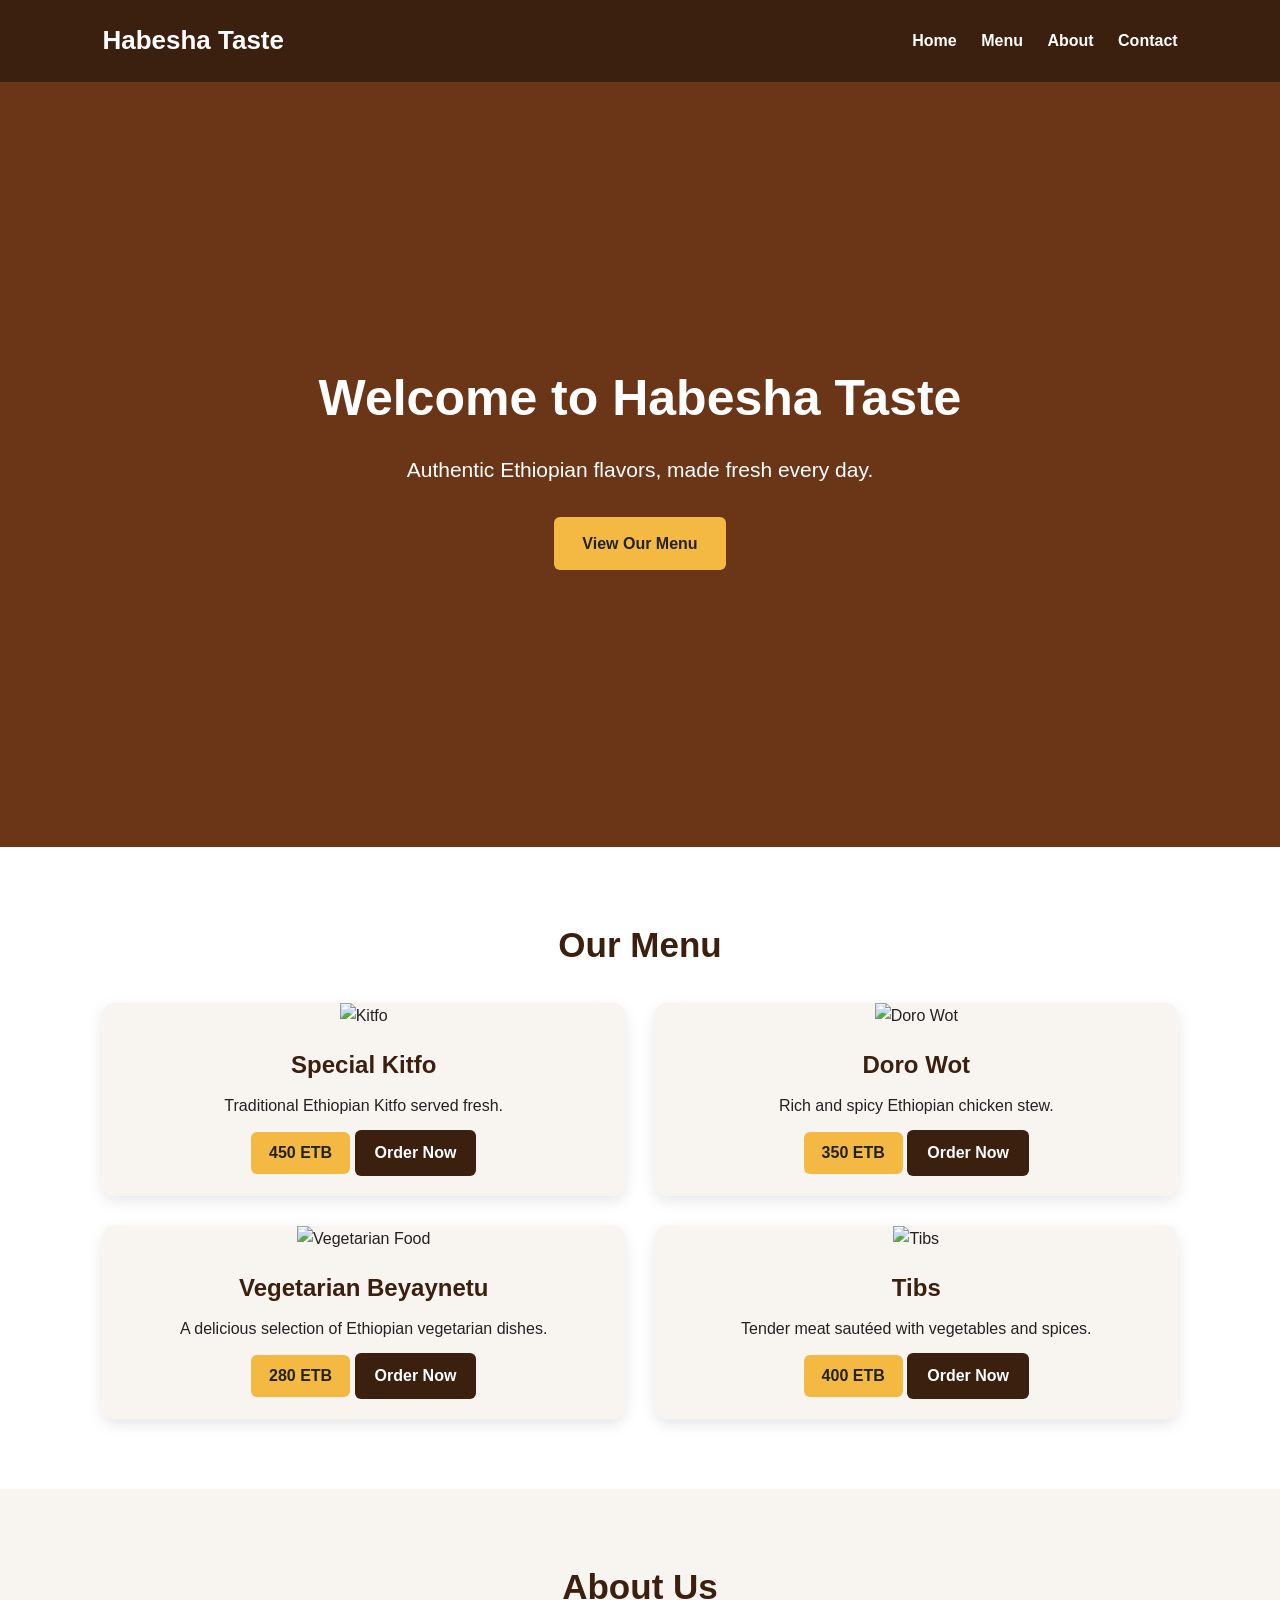
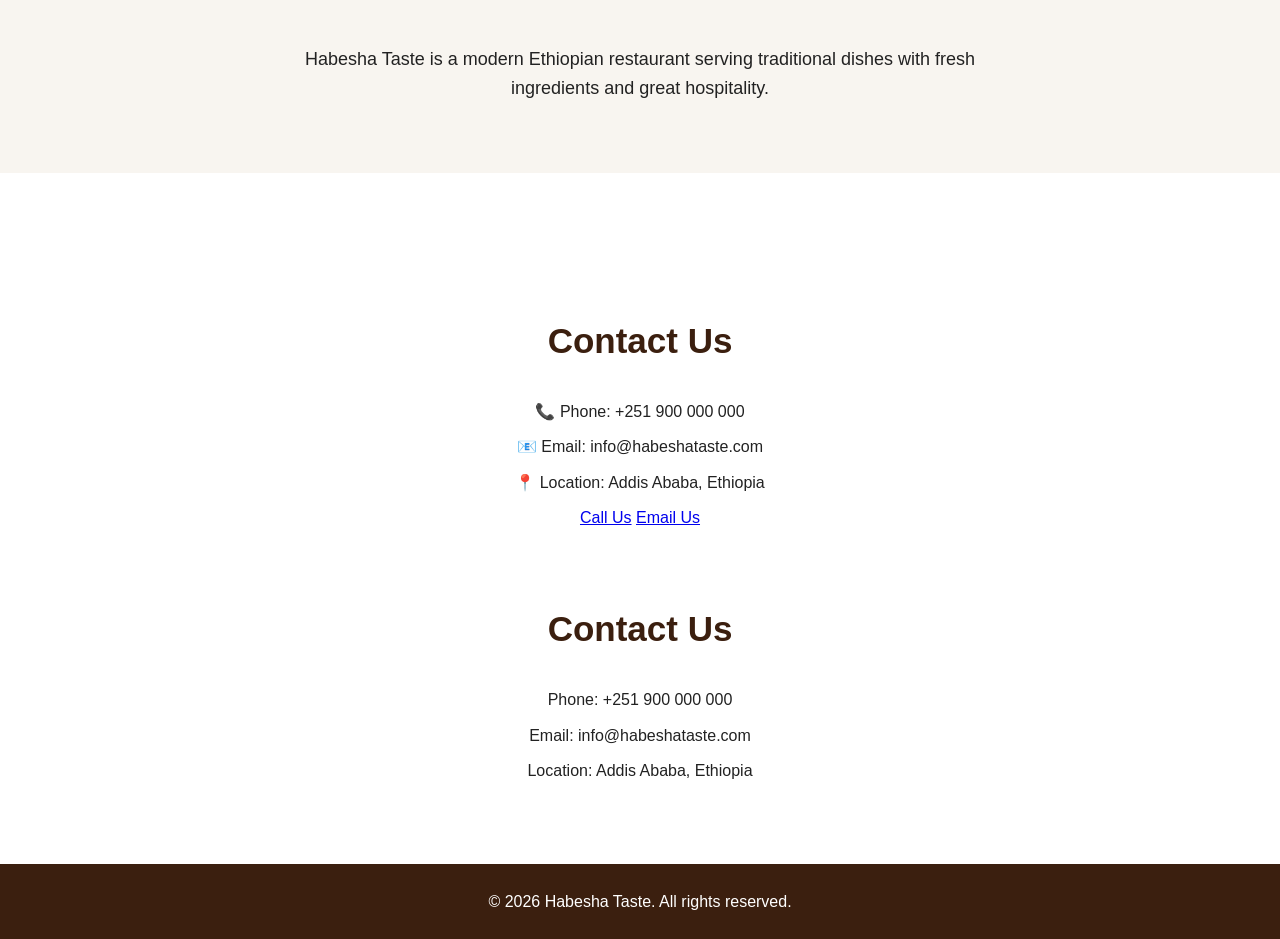
==== index.html @ 29b49428 "Update index.html" ====
<!DOCTYPE html>
<html lang="en">
<head>
    <meta charset="UTF-8">
    <meta name="viewport" content="width=device-width, initial-scale=1.0">

    <title>Habesha Taste | Restaurant</title>

    <link rel="stylesheet" href="style.css">
</head>

<body>

    <header>
        <h1>Habesha Taste</h1>

        <nav>
            <a href="#home">Home</a>
            <a href="#menu">Menu</a>
            <a href="#about">About</a>
            <a href="#contact">Contact</a>
        </nav>
    </header>

    <main>

        <section id="home">
            <h2>Welcome to Habesha Taste</h2>

            <p>
                Authentic Ethiopian flavors, made fresh every day.
            </p>

            <a href="#menu">View Our Menu</a>
        </section>

        <section id="menu">
    <h2>Our Menu</h2>

    <div class="menu-grid">

        <div class="menu-card">
            <img src="https://images.unsplash.com/photo-1547592180-85f173990554?auto=format&fit=crop&w=800&q=80" alt="Kitfo">

            <h3>Special Kitfo</h3>

            <p>Traditional Ethiopian Kitfo served fresh.</p>

            <span>450 ETB</span>
<a href="#contact" class="order-btn">Order Now</a>
        </div>


        <div class="menu-card">
            <img src="https://images.unsplash.com/photo-1601050690597-df0568f70950?auto=format&fit=crop&w=800&q=80" alt="Doro Wot">

            <h3>Doro Wot</h3>

            <p>Rich and spicy Ethiopian chicken stew.</p>

            <span>350 ETB</span>
<a href="#contact" class="order-btn">Order Now</a>
        </div>


        <div class="menu-card">
            <img src="https://images.unsplash.com/photo-1543353071-873f17a7a088?auto=format&fit=crop&w=800&q=80" alt="Vegetarian Food">

            <h3>Vegetarian Beyaynetu</h3>

            <p>A delicious selection of Ethiopian vegetarian dishes.</p>

            <span>280 ETB</span>
<a href="#contact" class="order-btn">Order Now</a>
        </div>


        <div class="menu-card">
            <img src="https://images.unsplash.com/photo-1544025162-d76694265947?auto=format&fit=crop&w=800&q=80" alt="Tibs">

            <h3>Tibs</h3>

            <p>Tender meat sautéed with vegetables and spices.</p>

            <span>400 ETB</span>
<a href="#contact" class="order-btn">Order Now</a>
        </div>

    </div>
</section>

        <section id="about">
            <h2>About Us</h2>

            <p>
                Habesha Taste is a modern Ethiopian restaurant
                serving traditional dishes with fresh ingredients
                and great hospitality.
            </p>
        </section>

        <section id="contact">

  <section id="contact">
    <h2>Contact Us</h2>

    <p>📞 Phone: +251 900 000 000</p>
    <p>📧 Email: info@habeshataste.com</p>
    <p>📍 Location: Addis Ababa, Ethiopia</p>

    <div class="contact-buttons">
        <a href="tel:+251900000000">Call Us</a>

        <a href="mailto:info@habeshataste.com">Email Us</a>
    </div>
</section>          <h2>Contact Us</h2>

            <p>Phone: +251 900 000 000</p>
            <p>Email: info@habeshataste.com</p>
            <p>Location: Addis Ababa, Ethiopia</p>
        </section>

    </main>

    <footer>
        <p>© 2026 Habesha Taste. All rights reserved.</p>
    </footer>

</body>
</html>
---- style.css ----
* {
    margin: 0;
    padding: 0;
    box-sizing: border-box;
}

html {
    scroll-behavior: smooth;
}

body {
    font-family: Arial, sans-serif;
    line-height: 1.6;
    background: #f8f5f0;
    color: #222;
}

header {
    background: #3b1f0f;
    color: white;
    padding: 20px 8%;
    display: flex;
    justify-content: space-between;
    align-items: center;
    position: sticky;
    top: 0;
    z-index: 100;
}

header h1 {
    font-size: 26px;
}

nav a {
    color: white;
    text-decoration: none;
    margin-left: 20px;
    font-weight: bold;
}

nav a:hover {
    color: #f4b942;
}

#home {
    min-height: 85vh;
    display: flex;
    flex-direction: column;
    justify-content: center;
    align-items: center;
    text-align: center;
    padding: 40px 8%;
    background: #6b3518;
    color: white;
}

#home h2 {
    font-size: 50px;
    margin-bottom: 15px;
    color: white;
}

#home p {
    font-size: 21px;
    margin-bottom: 30px;
}

#home a {
    background: #f4b942;
    color: #222;
    padding: 14px 28px;
    border-radius: 6px;
    text-decoration: none;
    font-weight: bold;
}

#home a:hover {
    background: white;
}

section {
    padding: 70px 8%;
}

section h2 {
    text-align: center;
    font-size: 35px;
    margin-bottom: 30px;
    color: #3b1f0f;
}

#menu {
    background: white;
}

.menu-grid {
    max-width: 1100px;
    margin: auto;
    display: grid;
    grid-template-columns: repeat(2, 1fr);
    gap: 30px;
}

.menu-card {
    background: #f8f5f0;
    border-radius: 12px;
    overflow: hidden;
    text-align: center;
    box-shadow: 0 5px 15px rgba(0, 0, 0, 0.1);
    transition: transform 0.3s ease;
}

.menu-card:hover {
    transform: translateY(-5px);
}

.menu-card img {
    width: 100%;
    height: 220px;
    object-fit: cover;
}

.menu-card h3 {
    font-size: 24px;
    margin: 18px 10px 8px;
    color: #3b1f0f;
}

.menu-card p {
    padding: 0 20px;
    margin-bottom: 12px;
}

.menu-card span {
    display: inline-block;
    background: #f4b942;
    padding: 8px 18px;
    margin-bottom: 20px;
    border-radius: 6px;
    font-weight: bold;
}

#about {
    text-align: center;
}

#about p {
    max-width: 700px;
    margin: auto;
    font-size: 18px;
}

#contact {
    background: white;
    text-align: center;
}

#contact p {
    margin: 10px 0;
}

footer {
    background: #3b1f0f;
    color: white;
    text-align: center;
    padding: 25px;
}

@media (max-width: 700px) {
    header {
        flex-direction: column;
        gap: 15px;
    }

    nav a {
        margin: 0 7px;
        font-size: 14px;
    }

    #home h2 {
        font-size: 36px;
    }

    #home p {
        font-size: 18px;
    }

    section {
        padding: 50px 6%;
    }
.menu-grid {
    grid-template-columns: 1fr;
}
}
.order-btn {
    display: inline-block;
    background: #3b1f0f;
    color: white;
    padding: 10px 20px;
    margin-bottom: 20px;
    border-radius: 6px;
    text-decoration: none;
    font-weight: bold;
    transition: 0.3s;
}

.order-btn:hover {
    background: #f4b942;
    color: #3b1f0f;
}
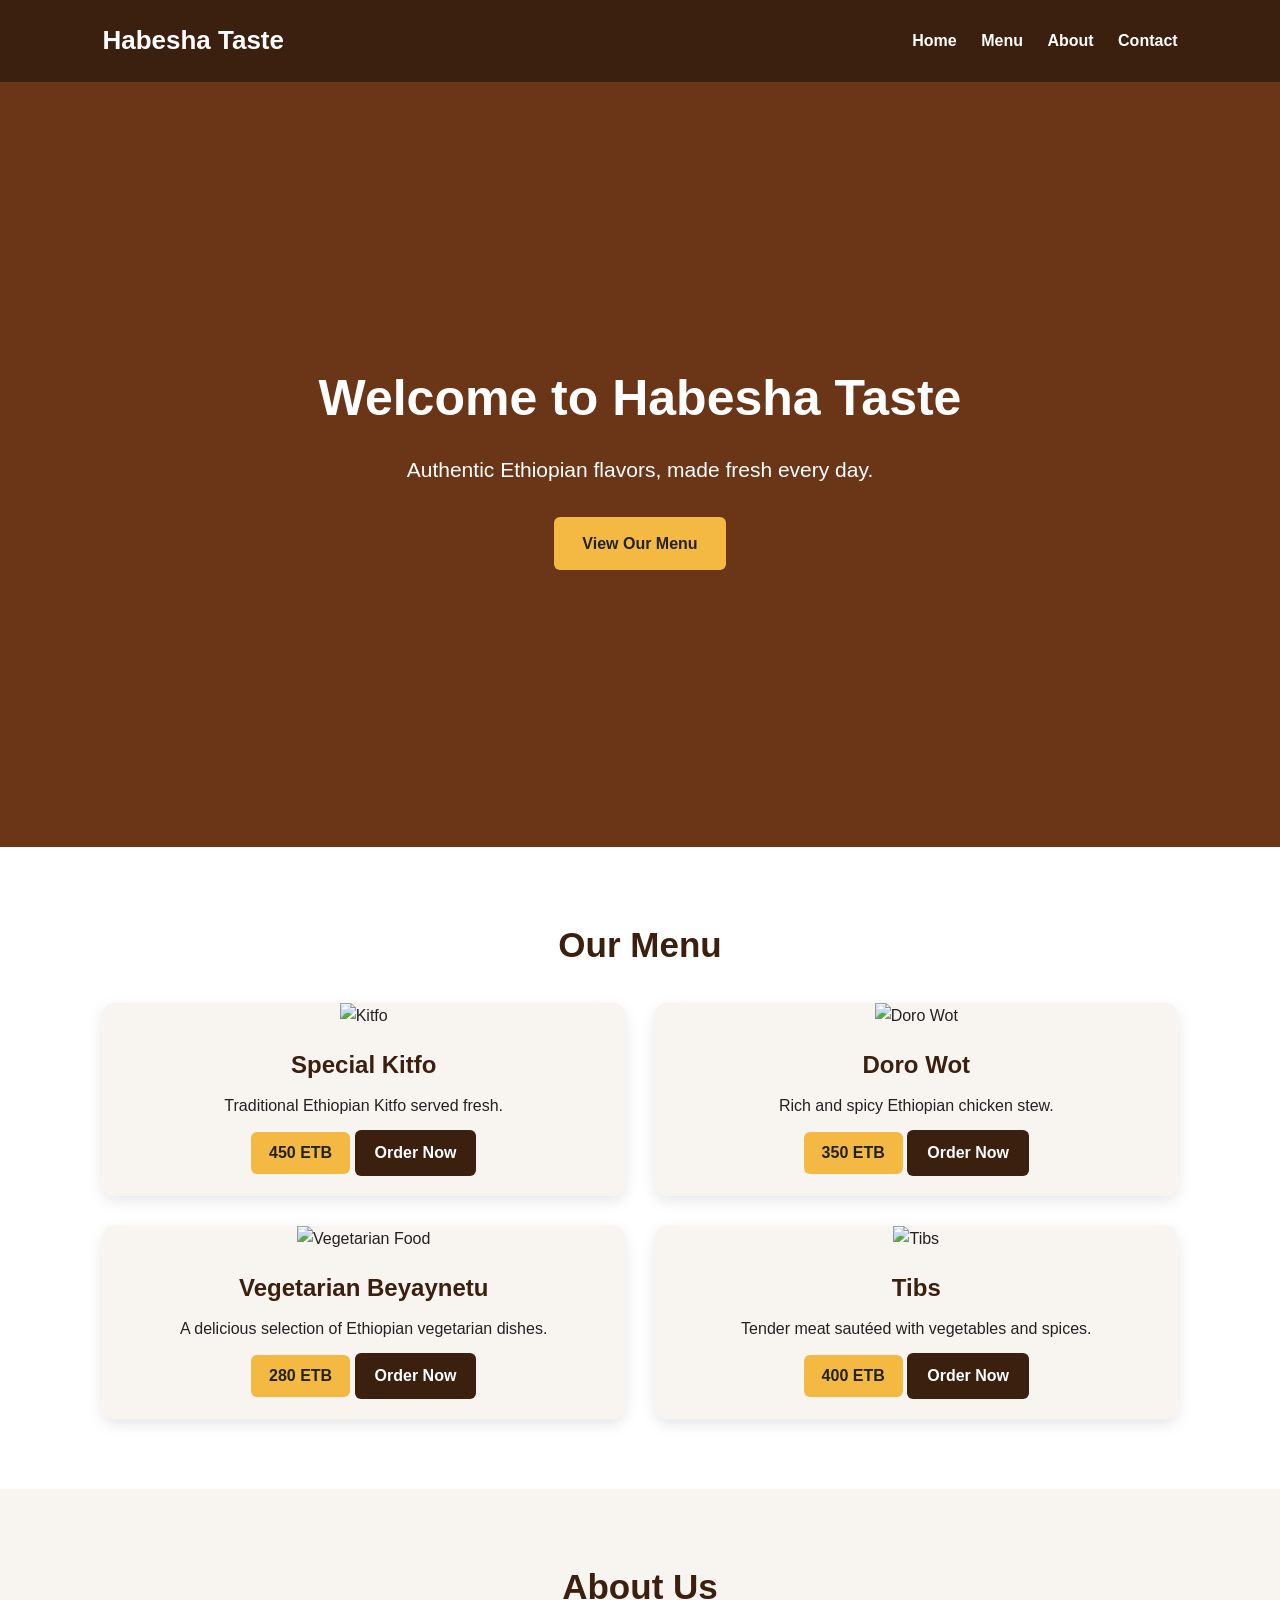
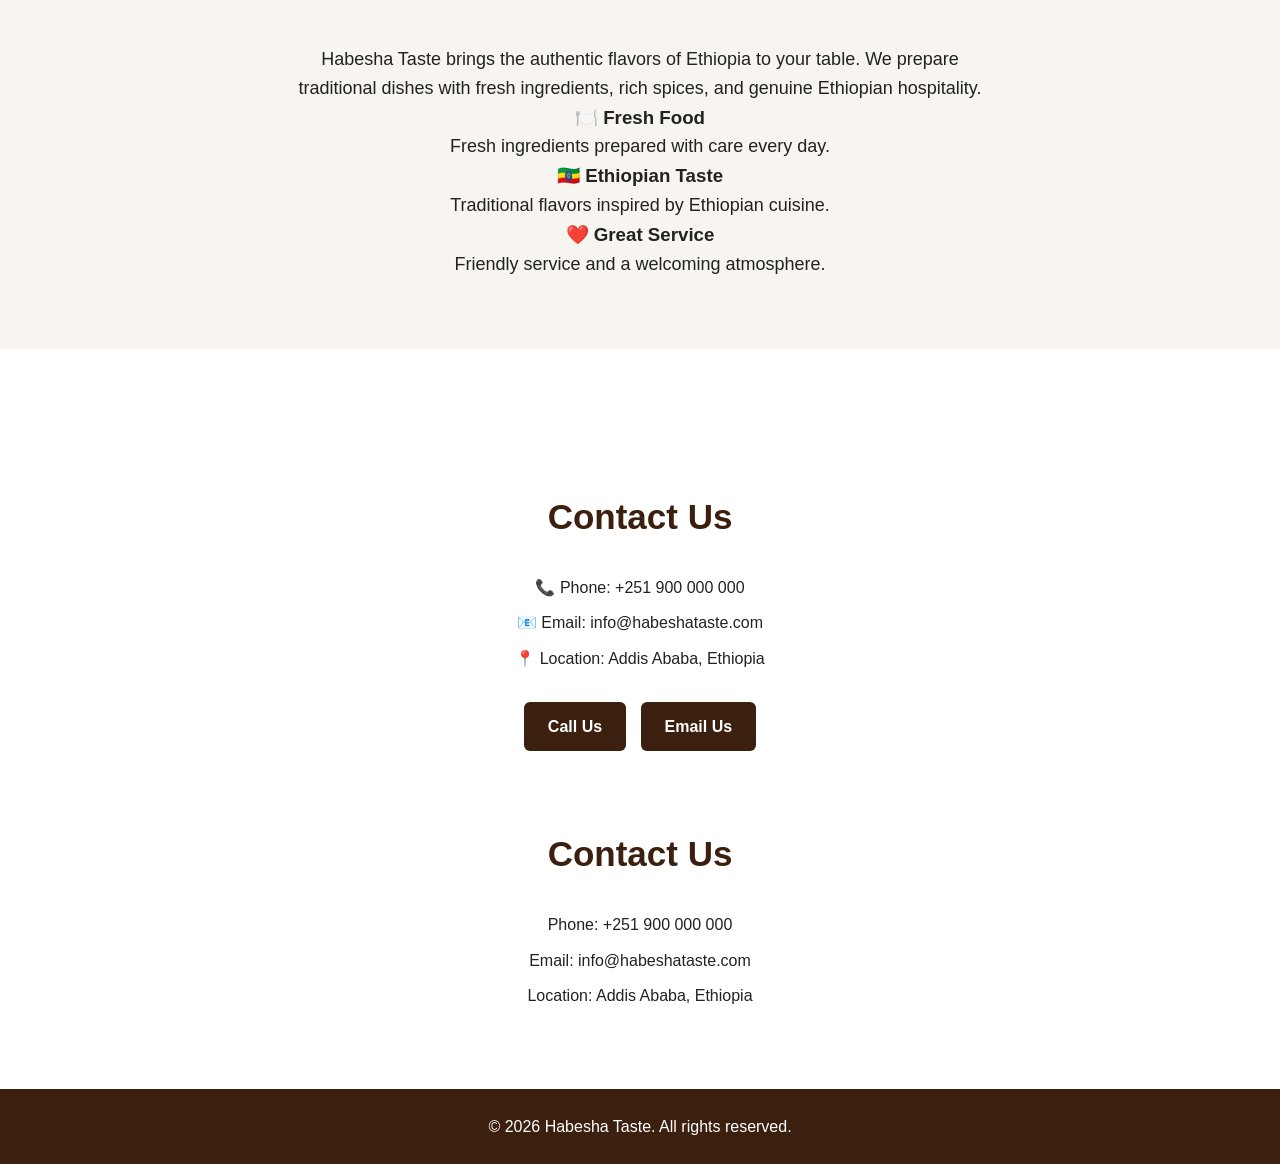
==== commit 6cd567f6: "Update index.html" ====
--- a/index.html
+++ b/index.html
@@ -90,14 +90,33 @@
 </section>
 
         <section id="about">
-            <h2>About Us</h2>
+    <h2>About Us</h2>
 
-            <p>
-                Habesha Taste is a modern Ethiopian restaurant
-                serving traditional dishes with fresh ingredients
-                and great hospitality.
-            </p>
-        </section>
+    <p>
+        Habesha Taste brings the authentic flavors of Ethiopia
+        to your table. We prepare traditional dishes with fresh
+        ingredients, rich spices, and genuine Ethiopian hospitality.
+    </p>
+
+    <div class="features">
+
+        <div class="feature">
+            <h3>🍽️ Fresh Food</h3>
+            <p>Fresh ingredients prepared with care every day.</p>
+        </div>
+
+        <div class="feature">
+            <h3>🇪🇹 Ethiopian Taste</h3>
+            <p>Traditional flavors inspired by Ethiopian cuisine.</p>
+        </div>
+
+        <div class="feature">
+            <h3>❤️ Great Service</h3>
+            <p>Friendly service and a welcoming atmosphere.</p>
+        </div>
+
+    </div>
+</section>
 
         <section id="contact">
 
--- a/style.css
+++ b/style.css
@@ -50,8 +50,8 @@
     align-items: center;
     text-align: center;
     padding: 40px 8%;
-    background: #6b3518;
-    color: white;
+    background-color: #6b3518 !important;
+    color: white !important;
 }
 
 #home h2 {
@@ -207,4 +207,31 @@
 .order-btn:hover {
     background: #f4b942;
     color: #3b1f0f;
+}
+.contact-buttons {
+    margin-top: 25px;
+}
+
+.contact-buttons a {
+    display: inline-block;
+    background: #3b1f0f;
+    color: white;
+    padding: 12px 24px;
+    margin: 5px;
+    border-radius: 6px;
+    text-decoration: none;
+    font-weight: bold;
+    transition: 0.3s;
+}
+
+.contact-buttons a:hover {
+    background: #f4b942;
+    color: #3b1f0f;
+}
+nav a {
+    transition: color 0.3s ease;
+}
+
+nav a:hover {
+    color: #f4b942;
 }
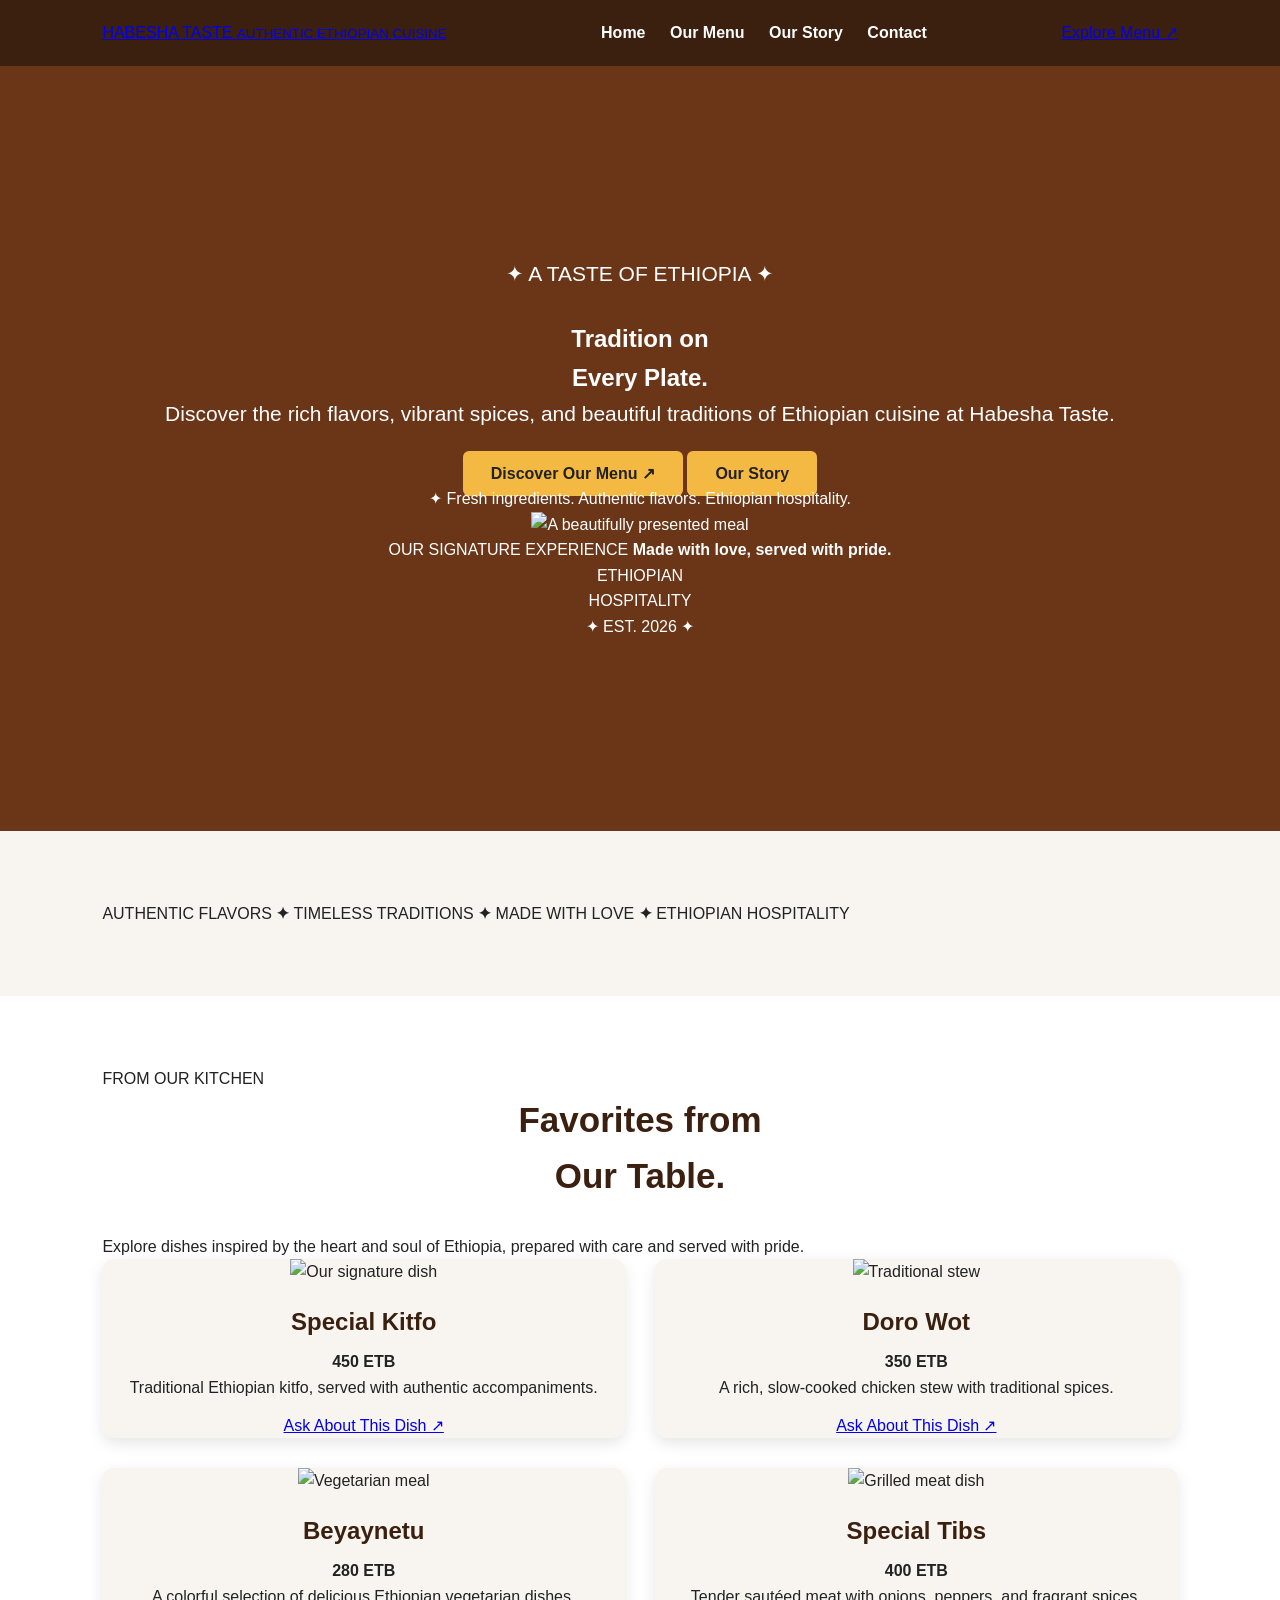
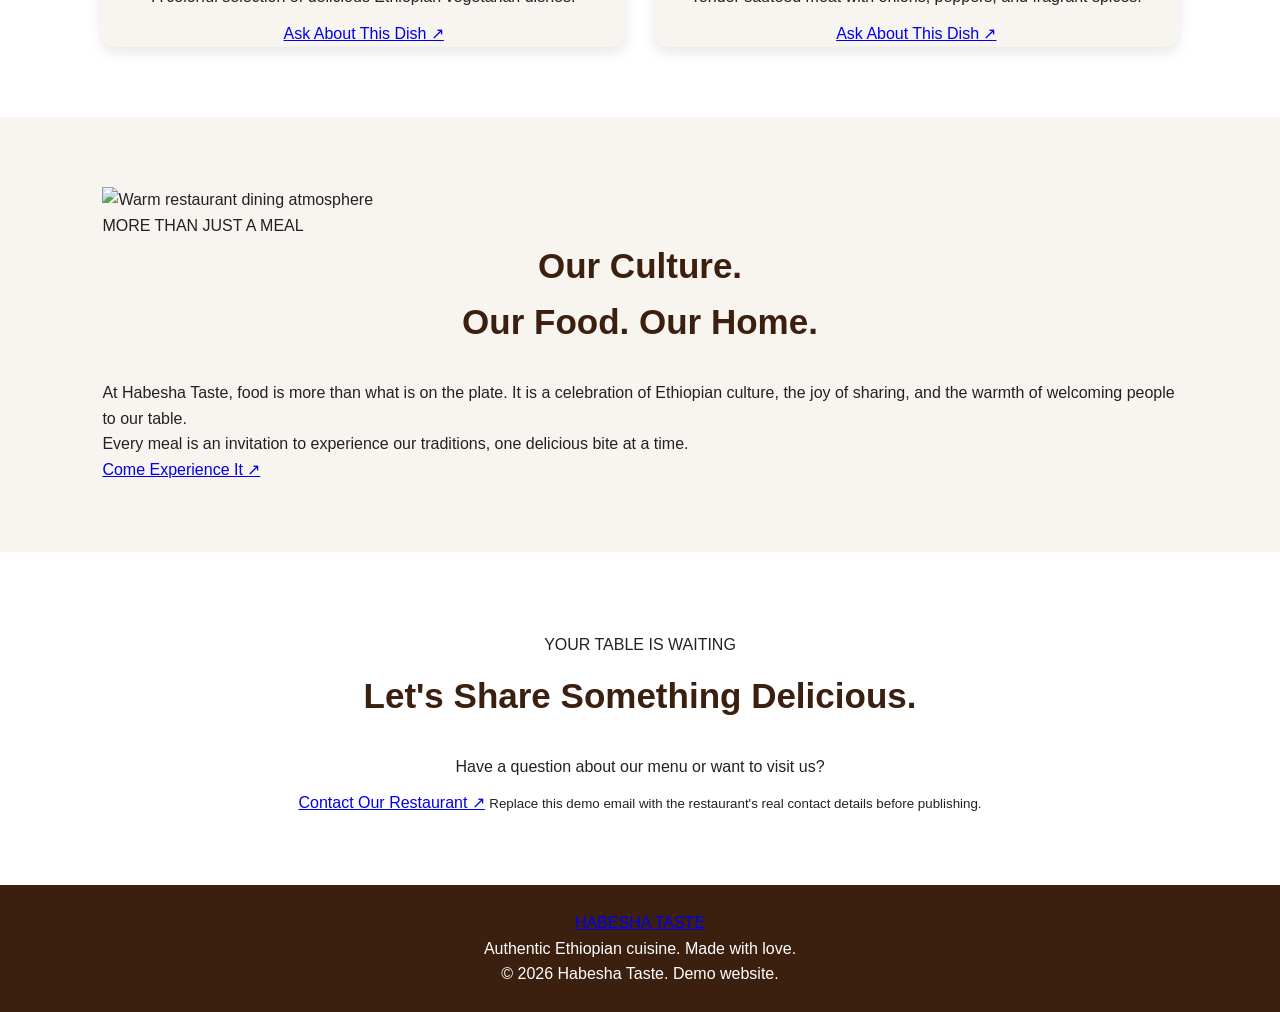
==== commit 81eb53c6: "Update index.html" ====
--- a/index.html
+++ b/index.html
@@ -1,149 +1,170 @@
+
 <!DOCTYPE html>
 <html lang="en">
 <head>
-    <meta charset="UTF-8">
-    <meta name="viewport" content="width=device-width, initial-scale=1.0">
-
-    <title>Habesha Taste | Restaurant</title>
-
-    <link rel="stylesheet" href="style.css">
+  <meta charset="UTF-8">
+  <meta name="viewport" content="width=device-width, initial-scale=1.0">
+  <meta name="description" content="Discover authentic Ethiopian flavors at Habesha Taste.">
+  <title>Habesha Taste | Authentic Ethiopian Cuisine</title>
+  <link rel="stylesheet" href="style.css">
+  <link rel="preconnect" href="https://fonts.googleapis.com">
+  <link rel="preconnect" href="https://fonts.gstatic.com" crossorigin>
+  <link href="https://fonts.googleapis.com/css2?family=DM+Sans:wght@400;500;600;700&family=Playfair+Display:wght@600;700;800&display=swap" rel="stylesheet">
 </head>
-
 <body>
 
-    <header>
-        <h1>Habesha Taste</h1>
+  <header class="site-header">
+    <a class="logo" href="#home">
+      HABESHA <span>TASTE</span>
+      <small>AUTHENTIC ETHIOPIAN CUISINE</small>
+    </a>
 
-        <nav>
-            <a href="#home">Home</a>
-            <a href="#menu">Menu</a>
-            <a href="#about">About</a>
-            <a href="#contact">Contact</a>
-        </nav>
-    </header>
+    <nav>
+      <a href="#home">Home</a>
+      <a href="#menu">Our Menu</a>
+      <a href="#story">Our Story</a>
+      <a href="#contact">Contact</a>
+    </nav>
 
-    <main>
+    <a class="header-btn" href="#menu">Explore Menu ↗</a>
+  </header>
 
-        <section id="home">
-            <h2>Welcome to Habesha Taste</h2>
+  <main>
+    <section class="hero" id="home">
+      <div class="hero-content">
+        <p class="eyebrow">✦ A TASTE OF ETHIOPIA ✦</p>
+        <h1>Tradition on<br>Every <span>Plate.</span></h1>
+        <p class="hero-text">
+          Discover the rich flavors, vibrant spices, and beautiful
+          traditions of Ethiopian cuisine at Habesha Taste.
+        </p>
+        <div class="hero-actions">
+          <a class="primary-btn" href="#menu">Discover Our Menu ↗</a>
+          <a class="text-btn" href="#story">Our Story</a>
+        </div>
+        <div class="hero-note">
+          <span>✦</span> Fresh ingredients. Authentic flavors. Ethiopian hospitality.
+        </div>
+      </div>
 
-            <p>
-                Authentic Ethiopian flavors, made fresh every day.
-            </p>
+      <div class="hero-image">
+        <img
+          src="https://images.unsplash.com/photo-1547592180-85f173990554?auto=format&fit=crop&w=1100&q=85"
+          alt="A beautifully presented meal"
+        >
+        <div class="image-label">
+          <span>OUR SIGNATURE EXPERIENCE</span>
+          <strong>Made with love, served with pride.</strong>
+        </div>
+        <div class="round-stamp">ETHIOPIAN<br>HOSPITALITY<br>✦ EST. 2026 ✦</div>
+      </div>
+    </section>
 
-            <a href="#menu">View Our Menu</a>
-        </section>
+    <section class="welcome-strip">
+      <span>AUTHENTIC FLAVORS</span>
+      <b>✦</b>
+      <span>TIMELESS TRADITIONS</span>
+      <b>✦</b>
+      <span>MADE WITH LOVE</span>
+      <b>✦</b>
+      <span>ETHIOPIAN HOSPITALITY</span>
+    </section>
 
-        <section id="menu">
-    <h2>Our Menu</h2>
+    <section class="menu-section" id="menu">
+      <div class="section-heading">
+        <div>
+          <p class="eyebrow">FROM OUR KITCHEN</p>
+          <h2>Favorites from<br>Our <span>Table.</span></h2>
+        </div>
+        <p>Explore dishes inspired by the heart and soul of Ethiopia,
+        prepared with care and served with pride.</p>
+      </div>
 
-    <div class="menu-grid">
+      <div class="menu-grid">
+        <article class="menu-card">
+          <img src="https://images.unsplash.com/photo-1547592180-85f173990554?auto=format&fit=crop&w=800&q=85" alt="Our signature dish">
+          <div class="menu-info">
+            <div class="dish-title">
+              <h3>Special Kitfo</h3>
+              <strong>450 ETB</strong>
+            </div>
+            <p>Traditional Ethiopian kitfo, served with authentic accompaniments.</p>
+            <a href="#contact">Ask About This Dish ↗</a>
+          </div>
+        </article>
 
-        <div class="menu-card">
-            <img src="https://images.unsplash.com/photo-1547592180-85f173990554?auto=format&fit=crop&w=800&q=80" alt="Kitfo">
+        <article class="menu-card">
+          <img src="https://images.unsplash.com/photo-1601050690597-df0568f70950?auto=format&fit=crop&w=800&q=85" alt="Traditional stew">
+          <div class="menu-info">
+            <div class="dish-title">
+              <h3>Doro Wot</h3>
+              <strong>350 ETB</strong>
+            </div>
+            <p>A rich, slow-cooked chicken stew with traditional spices.</p>
+            <a href="#contact">Ask About This Dish ↗</a>
+          </div>
+        </article>
 
-            <h3>Special Kitfo</h3>
+        <article class="menu-card">
+          <img src="https://images.unsplash.com/photo-1543353071-873f17a7a088?auto=format&fit=crop&w=800&q=85" alt="Vegetarian meal">
+          <div class="menu-info">
+            <div class="dish-title">
+              <h3>Beyaynetu</h3>
+              <strong>280 ETB</strong>
+            </div>
+            <p>A colorful selection of delicious Ethiopian vegetarian dishes.</p>
+            <a href="#contact">Ask About This Dish ↗</a>
+          </div>
+        </article>
 
-            <p>Traditional Ethiopian Kitfo served fresh.</p>
+        <article class="menu-card">
+          <img src="https://images.unsplash.com/photo-1544025162-d76694265947?auto=format&fit=crop&w=800&q=85" alt="Grilled meat dish">
+          <div class="menu-info">
+            <div class="dish-title">
+              <h3>Special Tibs</h3>
+              <strong>400 ETB</strong>
+            </div>
+            <p>Tender sautéed meat with onions, peppers, and fragrant spices.</p>
+            <a href="#contact">Ask About This Dish ↗</a>
+          </div>
+        </article>
+      </div>
+    </section>
 
-            <span>450 ETB</span>
-<a href="#contact" class="order-btn">Order Now</a>
-        </div>
+    <section class="story-section" id="story">
+      <div class="story-image">
+        <img src="https://images.unsplash.com/photo-1517248135467-4c7edcad34c4?auto=format&fit=crop&w=1000&q=85" alt="Warm restaurant dining atmosphere">
+      </div>
+      <div class="story-content">
+        <p class="eyebrow">MORE THAN JUST A MEAL</p>
+        <h2>Our Culture.<br>Our Food. <span>Our Home.</span></h2>
+        <p>
+          At Habesha Taste, food is more than what is on the plate.
+          It is a celebration of Ethiopian culture, the joy of sharing,
+          and the warmth of welcoming people to our table.
+        </p>
+        <p>
+          Every meal is an invitation to experience our traditions,
+          one delicious bite at a time.
+        </p>
+        <a class="primary-btn" href="#contact">Come Experience It ↗</a>
+      </div>
+    </section>
 
+    <section class="contact-section" id="contact">
+      <p class="eyebrow">YOUR TABLE IS WAITING</p>
+      <h2>Let's Share Something <span>Delicious.</span></h2>
+      <p>Have a question about our menu or want to visit us?</p>
+      <a class="primary-btn" href="mailto:info@habeshataste.com">Contact Our Restaurant ↗</a>
+      <small>Replace this demo email with the restaurant's real contact details before publishing.</small>
+    </section>
+  </main>
 
-        <div class="menu-card">
-            <img src="https://images.unsplash.com/photo-1601050690597-df0568f70950?auto=format&fit=crop&w=800&q=80" alt="Doro Wot">
-
-            <h3>Doro Wot</h3>
-
-            <p>Rich and spicy Ethiopian chicken stew.</p>
-
-            <span>350 ETB</span>
-<a href="#contact" class="order-btn">Order Now</a>
-        </div>
-
-
-        <div class="menu-card">
-            <img src="https://images.unsplash.com/photo-1543353071-873f17a7a088?auto=format&fit=crop&w=800&q=80" alt="Vegetarian Food">
-
-            <h3>Vegetarian Beyaynetu</h3>
-
-            <p>A delicious selection of Ethiopian vegetarian dishes.</p>
-
-            <span>280 ETB</span>
-<a href="#contact" class="order-btn">Order Now</a>
-        </div>
-
-
-        <div class="menu-card">
-            <img src="https://images.unsplash.com/photo-1544025162-d76694265947?auto=format&fit=crop&w=800&q=80" alt="Tibs">
-
-            <h3>Tibs</h3>
-
-            <p>Tender meat sautéed with vegetables and spices.</p>
-
-            <span>400 ETB</span>
-<a href="#contact" class="order-btn">Order Now</a>
-        </div>
-
-    </div>
-</section>
-
-        <section id="about">
-    <h2>About Us</h2>
-
-    <p>
-        Habesha Taste brings the authentic flavors of Ethiopia
-        to your table. We prepare traditional dishes with fresh
-        ingredients, rich spices, and genuine Ethiopian hospitality.
-    </p>
-
-    <div class="features">
-
-        <div class="feature">
-            <h3>🍽️ Fresh Food</h3>
-            <p>Fresh ingredients prepared with care every day.</p>
-        </div>
-
-        <div class="feature">
-            <h3>🇪🇹 Ethiopian Taste</h3>
-            <p>Traditional flavors inspired by Ethiopian cuisine.</p>
-        </div>
-
-        <div class="feature">
-            <h3>❤️ Great Service</h3>
-            <p>Friendly service and a welcoming atmosphere.</p>
-        </div>
-
-    </div>
-</section>
-
-        <section id="contact">
-
-  <section id="contact">
-    <h2>Contact Us</h2>
-
-    <p>📞 Phone: +251 900 000 000</p>
-    <p>📧 Email: info@habeshataste.com</p>
-    <p>📍 Location: Addis Ababa, Ethiopia</p>
-
-    <div class="contact-buttons">
-        <a href="tel:+251900000000">Call Us</a>
-
-        <a href="mailto:info@habeshataste.com">Email Us</a>
-    </div>
-</section>          <h2>Contact Us</h2>
-
-            <p>Phone: +251 900 000 000</p>
-            <p>Email: info@habeshataste.com</p>
-            <p>Location: Addis Ababa, Ethiopia</p>
-        </section>
-
-    </main>
-
-    <footer>
-        <p>© 2026 Habesha Taste. All rights reserved.</p>
-    </footer>
+  <footer>
+    <a class="logo" href="#home">HABESHA <span>TASTE</span></a>
+    <p>Authentic Ethiopian cuisine. Made with love.</p>
+    <p>© 2026 Habesha Taste. Demo website.</p>
+  </footer>
 
 </body>
 </html>
--- a/style.css
+++ b/style.css
@@ -111,7 +111,9 @@
 }
 
 .menu-card:hover {
-    transform: translateY(-5px);
+    transform: translateY(-8px);
+    box-shadow: 0 12px 25px rgba(0, 0, 0, 0.15);
+}
 }
 
 .menu-card img {
@@ -167,14 +169,32 @@
 }
 
 @media (max-width: 700px) {
+
     header {
         flex-direction: column;
         gap: 15px;
+        padding: 18px 5%;
+    }
+
+    header h1 {
+        font-size: 24px;
+    }
+
+    nav {
+        display: flex;
+        flex-wrap: wrap;
+        justify-content: center;
+        gap: 8px;
     }
 
     nav a {
-        margin: 0 7px;
+        margin: 0 5px;
         font-size: 14px;
+    }
+
+    #home {
+        min-height: 75vh;
+        padding: 40px 6%;
     }
 
     #home h2 {
@@ -188,8 +208,28 @@
     section {
         padding: 50px 6%;
     }
-.menu-grid {
-    grid-template-columns: 1fr;
+
+    section h2 {
+        font-size: 30px;
+    }
+
+    .menu-grid {
+        grid-template-columns: 1fr;
+    }
+
+    .menu-card img {
+        height: 200px;
+    }
+
+    .features {
+        grid-template-columns: 1fr;
+    }
+
+    .contact-buttons a {
+        display: block;
+        max-width: 250px;
+        margin: 10px auto;
+    }
 }
 }
 .order-btn {
@@ -234,4 +274,33 @@
 
 nav a:hover {
     color: #f4b942;
+}
+.features {
+    max-width: 1000px;
+    margin: 40px auto 0;
+    display: grid;
+    grid-template-columns: repeat(3, 1fr);
+    gap: 25px;
+}
+
+.feature {
+    background: #f8f5f0;
+    padding: 25px;
+    border-radius: 12px;
+    text-align: center;
+    box-shadow: 0 5px 15px rgba(0, 0, 0, 0.08);
+    transition: transform 0.3s ease;
+}
+
+.feature:hover {
+    transform: translateY(-5px);
+}
+
+.feature h3 {
+    color: #3b1f0f;
+    margin-bottom: 10px;
+}
+
+.feature p {
+    font-size: 16px;
 }
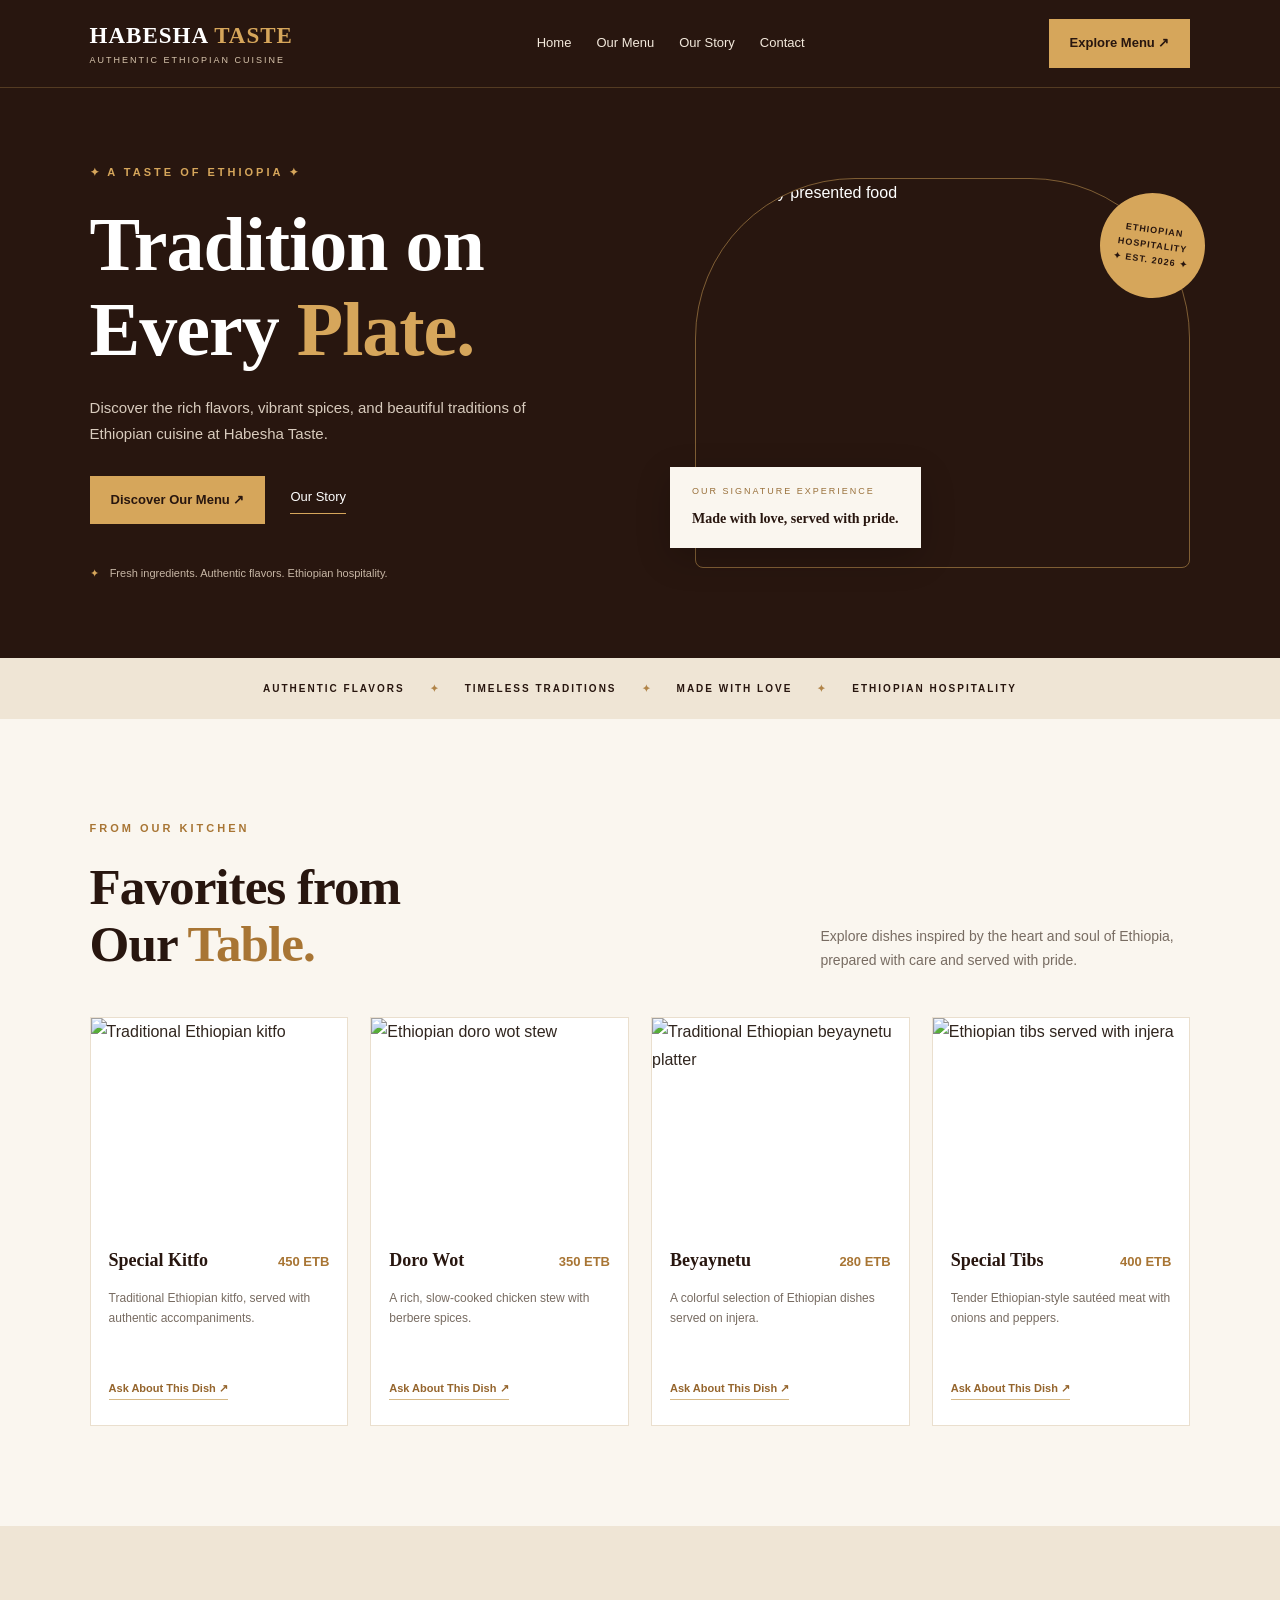
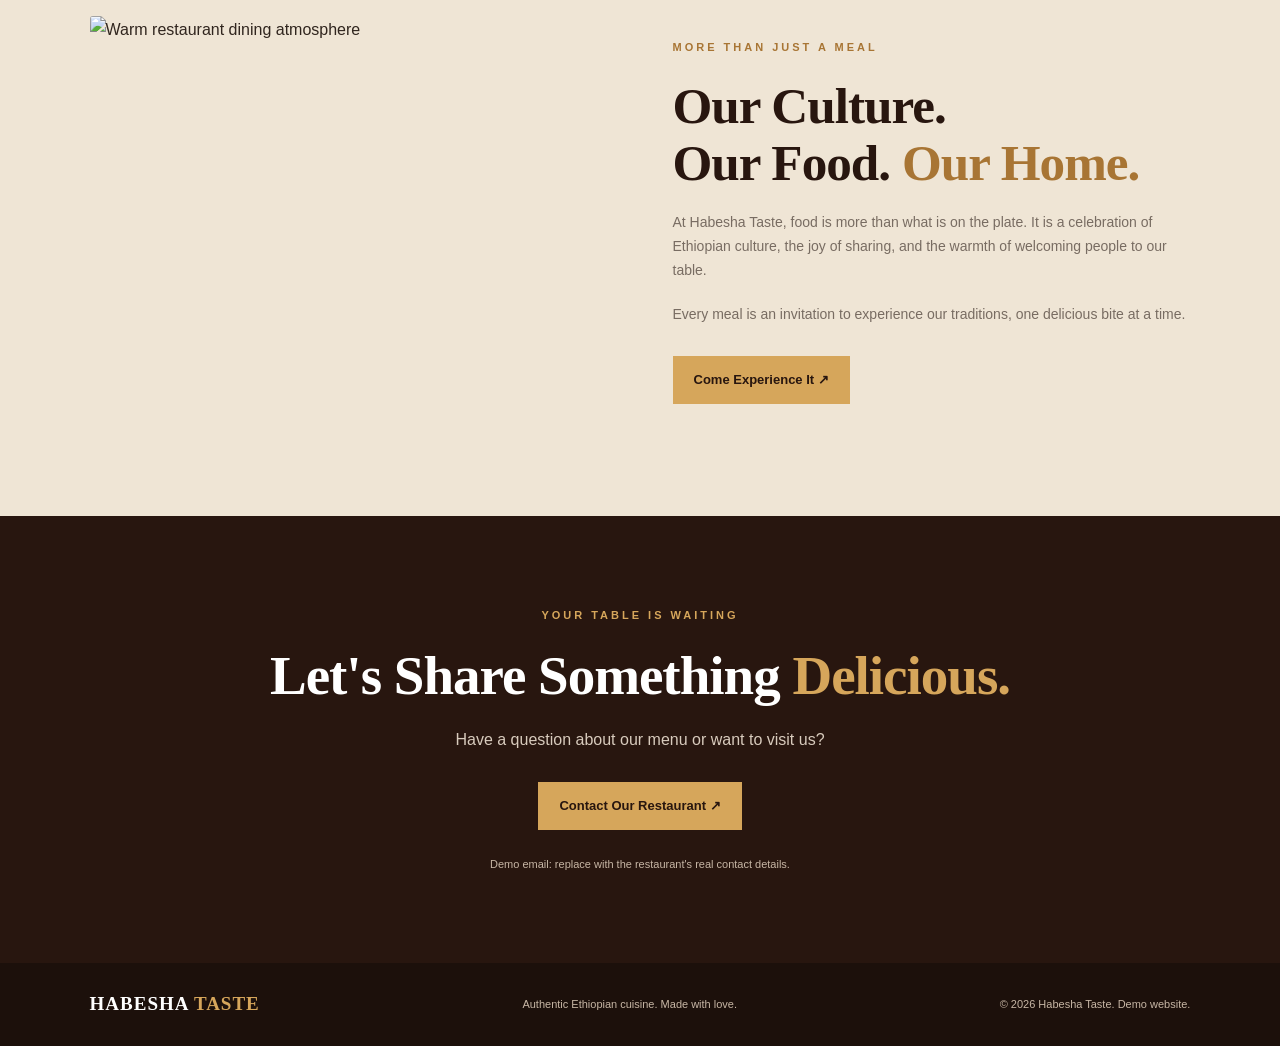
==== commit 398a8446: "Update index.html" ====
--- a/index.html
+++ b/index.html
@@ -50,7 +50,7 @@
       <div class="hero-image">
         <img
           src="https://images.unsplash.com/photo-1547592180-85f173990554?auto=format&fit=crop&w=1100&q=85"
-          alt="A beautifully presented meal"
+          alt="Beautifully presented food"
         >
         <div class="image-label">
           <span>OUR SIGNATURE EXPERIENCE</span>
@@ -82,7 +82,11 @@
 
       <div class="menu-grid">
         <article class="menu-card">
-          <img src="https://images.unsplash.com/photo-1547592180-85f173990554?auto=format&fit=crop&w=800&q=85" alt="Our signature dish">
+          <img
+            src="https://commons.wikimedia.org/wiki/Special:FilePath/Ethiopian%20Kitfo.JPG"
+            alt="Traditional Ethiopian kitfo"
+            loading="lazy"
+          >
           <div class="menu-info">
             <div class="dish-title">
               <h3>Special Kitfo</h3>
@@ -94,37 +98,49 @@
         </article>
 
         <article class="menu-card">
-          <img src="https://images.unsplash.com/photo-1601050690597-df0568f70950?auto=format&fit=crop&w=800&q=85" alt="Traditional stew">
+          <img
+            src="https://commons.wikimedia.org/wiki/Special:FilePath/Ethiopian%20wat.jpg"
+            alt="Ethiopian doro wot stew"
+            loading="lazy"
+          >
           <div class="menu-info">
             <div class="dish-title">
               <h3>Doro Wot</h3>
               <strong>350 ETB</strong>
             </div>
-            <p>A rich, slow-cooked chicken stew with traditional spices.</p>
+            <p>A rich, slow-cooked chicken stew with berbere spices.</p>
             <a href="#contact">Ask About This Dish ↗</a>
           </div>
         </article>
 
         <article class="menu-card">
-          <img src="https://images.unsplash.com/photo-1543353071-873f17a7a088?auto=format&fit=crop&w=800&q=85" alt="Vegetarian meal">
+          <img
+            src="https://commons.wikimedia.org/wiki/Special:FilePath/Beyaynet.jpg"
+            alt="Traditional Ethiopian beyaynetu platter"
+            loading="lazy"
+          >
           <div class="menu-info">
             <div class="dish-title">
               <h3>Beyaynetu</h3>
               <strong>280 ETB</strong>
             </div>
-            <p>A colorful selection of delicious Ethiopian vegetarian dishes.</p>
+            <p>A colorful selection of Ethiopian dishes served on injera.</p>
             <a href="#contact">Ask About This Dish ↗</a>
           </div>
         </article>
 
         <article class="menu-card">
-          <img src="https://images.unsplash.com/photo-1544025162-d76694265947?auto=format&fit=crop&w=800&q=85" alt="Grilled meat dish">
+          <img
+            src="https://commons.wikimedia.org/wiki/Special:FilePath/Tibs%20and%20Injera.jpg"
+            alt="Ethiopian tibs served with injera"
+            loading="lazy"
+          >
           <div class="menu-info">
             <div class="dish-title">
               <h3>Special Tibs</h3>
               <strong>400 ETB</strong>
             </div>
-            <p>Tender sautéed meat with onions, peppers, and fragrant spices.</p>
+            <p>Tender Ethiopian-style sautéed meat with onions and peppers.</p>
             <a href="#contact">Ask About This Dish ↗</a>
           </div>
         </article>
@@ -133,7 +149,11 @@
 
     <section class="story-section" id="story">
       <div class="story-image">
-        <img src="https://images.unsplash.com/photo-1517248135467-4c7edcad34c4?auto=format&fit=crop&w=1000&q=85" alt="Warm restaurant dining atmosphere">
+        <img
+          src="https://images.unsplash.com/photo-1517248135467-4c7edcad34c4?auto=format&fit=crop&w=1000&q=85"
+          alt="Warm restaurant dining atmosphere"
+          loading="lazy"
+        >
       </div>
       <div class="story-content">
         <p class="eyebrow">MORE THAN JUST A MEAL</p>
@@ -156,7 +176,7 @@
       <h2>Let's Share Something <span>Delicious.</span></h2>
       <p>Have a question about our menu or want to visit us?</p>
       <a class="primary-btn" href="mailto:info@habeshataste.com">Contact Our Restaurant ↗</a>
-      <small>Replace this demo email with the restaurant's real contact details before publishing.</small>
+      <small>Demo email: replace with the restaurant's real contact details.</small>
     </section>
   </main>
 
--- a/style.css
+++ b/style.css
@@ -1,306 +1,558 @@
+
+:root {
+  --brown: #28160f;
+  --brown-light: #432619;
+  --gold: #d6a65b;
+  --cream: #faf6ef;
+  --white: #ffffff;
+  --text: #30251e;
+  --muted: #786c62;
+}
+
 * {
-    margin: 0;
-    padding: 0;
-    box-sizing: border-box;
+  box-sizing: border-box;
+  margin: 0;
+  padding: 0;
 }
 
 html {
-    scroll-behavior: smooth;
+  scroll-behavior: smooth;
+  scroll-padding-top: 90px;
 }
 
 body {
-    font-family: Arial, sans-serif;
-    line-height: 1.6;
-    background: #f8f5f0;
-    color: #222;
-}
-
-header {
-    background: #3b1f0f;
-    color: white;
-    padding: 20px 8%;
-    display: flex;
-    justify-content: space-between;
-    align-items: center;
-    position: sticky;
-    top: 0;
-    z-index: 100;
-}
-
-header h1 {
-    font-size: 26px;
-}
-
-nav a {
-    color: white;
-    text-decoration: none;
-    margin-left: 20px;
-    font-weight: bold;
-}
-
-nav a:hover {
-    color: #f4b942;
-}
-
-#home {
-    min-height: 85vh;
-    display: flex;
+  font-family: "DM Sans", Arial, sans-serif;
+  color: var(--text);
+  background: var(--cream);
+  line-height: 1.7;
+}
+
+a {
+  text-decoration: none;
+  color: inherit;
+}
+
+img {
+  display: block;
+  width: 100%;
+  object-fit: cover;
+}
+
+.site-header {
+  min-height: 88px;
+  padding: 16px 7%;
+  background: var(--brown);
+  color: var(--white);
+  display: flex;
+  align-items: center;
+  justify-content: space-between;
+  gap: 24px;
+  position: sticky;
+  top: 0;
+  z-index: 100;
+  border-bottom: 1px solid rgba(214, 166, 91, 0.25);
+}
+
+.logo {
+  color: var(--white);
+  font-family: "Playfair Display", Georgia, serif;
+  font-size: 23px;
+  font-weight: 800;
+  letter-spacing: 1px;
+  line-height: 1.2;
+  white-space: nowrap;
+}
+
+.logo span {
+  color: var(--gold);
+}
+
+.logo small {
+  display: block;
+  margin-top: 6px;
+  font: 9px "DM Sans", Arial, sans-serif;
+  letter-spacing: 2px;
+  color: #d8c5ad;
+}
+
+.site-header nav {
+  display: flex;
+  align-items: center;
+  flex-wrap: wrap;
+  gap: 25px;
+}
+
+.site-header nav a {
+  color: #f3e9dc;
+  font-size: 13px;
+  transition: color 0.25s;
+}
+
+.site-header nav a:hover {
+  color: var(--gold);
+}
+
+.header-btn,
+.primary-btn {
+  display: inline-block;
+  background: var(--gold);
+  color: var(--brown);
+  padding: 13px 21px;
+  font-weight: 700;
+  font-size: 13px;
+  transition: transform 0.25s, background 0.25s;
+}
+
+.header-btn:hover,
+.primary-btn:hover {
+  background: #edc782;
+  transform: translateY(-3px);
+}
+
+.hero {
+  background: var(--brown);
+  color: var(--white);
+  min-height: 570px;
+  padding: 75px 7%;
+  display: grid;
+  grid-template-columns: 1fr 0.9fr;
+  align-items: center;
+  gap: 55px;
+  overflow: hidden;
+}
+
+.hero-content {
+  max-width: 570px;
+}
+
+.eyebrow {
+  color: #a87534;
+  font-size: 11px;
+  font-weight: 700;
+  letter-spacing: 3px;
+  margin-bottom: 20px;
+}
+
+.hero .eyebrow {
+  color: var(--gold);
+}
+
+.hero h1,
+.section-heading h2,
+.story-content h2,
+.contact-section h2 {
+  font-family: "Playfair Display", Georgia, serif;
+  font-weight: 700;
+  line-height: 1.12;
+  letter-spacing: -1px;
+}
+
+.hero h1 {
+  font-size: clamp(48px, 6vw, 76px);
+  margin-bottom: 23px;
+}
+
+.hero h1 span,
+.section-heading h2 span,
+.story-content h2 span,
+.contact-section h2 span {
+  color: var(--gold);
+}
+
+.hero-text {
+  color: #d8cbbd;
+  font-size: 15px;
+  max-width: 440px;
+  margin-bottom: 30px;
+}
+
+.hero-actions {
+  display: flex;
+  align-items: center;
+  flex-wrap: wrap;
+  gap: 25px;
+}
+
+.text-btn {
+  color: var(--white);
+  font-size: 13px;
+  border-bottom: 1px solid var(--gold);
+  padding-bottom: 5px;
+}
+
+.hero-note {
+  margin-top: 40px;
+  color: #c7b6a5;
+  font-size: 11px;
+}
+
+.hero-note span {
+  color: var(--gold);
+  margin-right: 8px;
+}
+
+.hero-image {
+  position: relative;
+  min-height: 380px;
+}
+
+.hero-image > img {
+  height: 390px;
+  border-radius: 160px 160px 8px 8px;
+  border: 1px solid rgba(214, 166, 91, 0.5);
+}
+
+.image-label {
+  position: absolute;
+  bottom: 20px;
+  left: -25px;
+  background: var(--cream);
+  color: var(--brown);
+  padding: 17px 22px;
+  box-shadow: 0 10px 35px #0003;
+}
+
+.image-label span {
+  display: block;
+  font-size: 9px;
+  letter-spacing: 2px;
+  color: #99703b;
+  margin-bottom: 5px;
+}
+
+.image-label strong {
+  font-family: "Playfair Display", Georgia, serif;
+  font-size: 14px;
+}
+
+.round-stamp {
+  position: absolute;
+  top: 15px;
+  right: -15px;
+  width: 105px;
+  height: 105px;
+  border-radius: 50%;
+  background: var(--gold);
+  color: var(--brown);
+  display: grid;
+  place-content: center;
+  text-align: center;
+  font-size: 9px;
+  font-weight: 800;
+  letter-spacing: 1px;
+  line-height: 1.7;
+  transform: rotate(8deg);
+}
+
+.welcome-strip {
+  display: flex;
+  justify-content: center;
+  align-items: center;
+  flex-wrap: wrap;
+  gap: 25px;
+  padding: 22px 5%;
+  background: #efe5d5;
+  color: var(--brown);
+  font-size: 10px;
+  font-weight: 700;
+  letter-spacing: 2px;
+}
+
+.welcome-strip b {
+  color: #b18448;
+}
+
+.menu-section {
+  padding: 100px 7%;
+}
+
+.section-heading {
+  display: flex;
+  justify-content: space-between;
+  align-items: end;
+  gap: 30px;
+  margin-bottom: 45px;
+}
+
+.section-heading h2,
+.story-content h2 {
+  font-size: clamp(38px, 4vw, 53px);
+  color: var(--brown);
+}
+
+.section-heading h2 span,
+.story-content h2 span {
+  color: #a87534;
+}
+
+.section-heading > p {
+  max-width: 370px;
+  color: var(--muted);
+  font-size: 14px;
+}
+
+.menu-grid {
+  display: grid;
+  grid-template-columns: repeat(4, minmax(0, 1fr));
+  gap: 22px;
+}
+
+.menu-card {
+  background: var(--white);
+  border: 1px solid #eadfce;
+  overflow: hidden;
+  transition: transform 0.3s, box-shadow 0.3s;
+}
+
+.menu-card:hover {
+  transform: translateY(-8px);
+  box-shadow: 0 15px 35px #38221618;
+}
+
+.menu-card > img {
+  height: 205px;
+  transition: transform 0.5s;
+}
+
+.menu-card:hover > img {
+  transform: scale(1.04);
+}
+
+.menu-info {
+  padding: 22px 18px 25px;
+}
+
+.dish-title {
+  display: flex;
+  justify-content: space-between;
+  align-items: baseline;
+  flex-wrap: wrap;
+  gap: 8px;
+}
+
+.dish-title h3 {
+  color: var(--brown);
+  font-family: "Playfair Display", Georgia, serif;
+  font-size: 18px;
+}
+
+.dish-title strong {
+  color: #a87534;
+  font-size: 13px;
+}
+
+.menu-info > p {
+  min-height: 68px;
+  margin: 12px 0 17px;
+  color: var(--muted);
+  font-size: 12px;
+}
+
+.menu-info > a {
+  color: #95652d;
+  font-size: 11px;
+  font-weight: 700;
+  border-bottom: 1px solid #d6b987;
+  padding-bottom: 5px;
+}
+
+.story-section {
+  background: #efe5d5;
+  padding: 90px 7%;
+  display: grid;
+  grid-template-columns: 1fr 1fr;
+  align-items: center;
+  gap: 65px;
+}
+
+.story-image img {
+  height: 410px;
+  border-radius: 3px;
+}
+
+.story-content > p:not(.eyebrow) {
+  color: var(--muted);
+  font-size: 14px;
+  margin: 20px 0;
+}
+
+.story-content .primary-btn {
+  margin-top: 10px;
+}
+
+.contact-section {
+  background: var(--brown);
+  color: var(--white);
+  padding: 90px 7%;
+  text-align: center;
+}
+
+.contact-section .eyebrow {
+  color: var(--gold);
+}
+
+.contact-section h2 {
+  font-size: clamp(34px, 5vw, 55px);
+  margin-bottom: 20px;
+}
+
+.contact-section > p:not(.eyebrow) {
+  color: #d8cbbd;
+  margin-bottom: 28px;
+}
+
+.contact-section small {
+  display: block;
+  margin-top: 25px;
+  color: #c7b6a5;
+  font-size: 11px;
+}
+
+footer {
+  padding: 30px 7%;
+  background: #1c100b;
+  color: #c7b6a5;
+  display: flex;
+  align-items: center;
+  justify-content: space-between;
+  flex-wrap: wrap;
+  gap: 18px;
+  font-size: 11px;
+}
+
+footer .logo {
+  font-size: 19px;
+}
+
+@media (max-width: 1000px) {
+  .site-header {
+    padding: 16px 5%;
+    flex-wrap: wrap;
+  }
+
+  .site-header nav {
+    gap: 15px;
+  }
+
+  .hero {
+    padding: 65px 6%;
+    gap: 35px;
+  }
+
+  .menu-section,
+  .story-section {
+    padding: 75px 6%;
+  }
+
+  .menu-grid {
+    grid-template-columns: repeat(2, minmax(0, 1fr));
+  }
+}
+
+@media (max-width: 650px) {
+  .site-header {
+    position: relative;
+    justify-content: center;
+    text-align: center;
+    gap: 17px;
+  }
+
+  .site-header nav {
+    justify-content: center;
+    width: 100%;
+    gap: 12px 18px;
+  }
+
+  .header-btn {
+    display: none;
+  }
+
+  .hero {
+    grid-template-columns: 1fr;
+    padding: 55px 6% 70px;
+    gap: 40px;
+  }
+
+  .hero h1 {
+    font-size: 51px;
+  }
+
+  .hero-image {
+    min-height: 300px;
+    margin: 0 10px;
+  }
+
+  .hero-image > img {
+    height: 310px;
+    border-radius: 120px 120px 5px 5px;
+  }
+
+  .image-label {
+    left: -10px;
+    bottom: 12px;
+    padding: 13px;
+  }
+
+  .image-label strong {
+    font-size: 12px;
+  }
+
+  .round-stamp {
+    width: 85px;
+    height: 85px;
+    right: -10px;
+    font-size: 8px;
+  }
+
+  .welcome-strip {
+    gap: 10px;
+    font-size: 8px;
+    padding: 18px 12px;
+  }
+
+  .welcome-strip span {
+    margin: 3px;
+  }
+
+  .section-heading {
+    align-items: start;
     flex-direction: column;
-    justify-content: center;
-    align-items: center;
+    gap: 20px;
+  }
+
+  .menu-section,
+  .story-section {
+    padding: 65px 6%;
+  }
+
+  .menu-grid {
+    grid-template-columns: 1fr;
+    gap: 24px;
+  }
+
+  .menu-card > img {
+    height: 240px;
+  }
+
+  .menu-info > p {
+    min-height: 0;
+  }
+
+  .story-section {
+    grid-template-columns: 1fr;
+    gap: 35px;
+  }
+
+  .story-image img {
+    height: 280px;
+  }
+
+  .contact-section {
+    padding: 65px 6%;
+  }
+
+  footer {
+    flex-direction: column;
     text-align: center;
-    padding: 40px 8%;
-    background-color: #6b3518 !important;
-    color: white !important;
-}
-
-#home h2 {
-    font-size: 50px;
-    margin-bottom: 15px;
-    color: white;
-}
-
-#home p {
-    font-size: 21px;
-    margin-bottom: 30px;
-}
-
-#home a {
-    background: #f4b942;
-    color: #222;
-    padding: 14px 28px;
-    border-radius: 6px;
-    text-decoration: none;
-    font-weight: bold;
-}
-
-#home a:hover {
-    background: white;
-}
-
-section {
-    padding: 70px 8%;
-}
-
-section h2 {
-    text-align: center;
-    font-size: 35px;
-    margin-bottom: 30px;
-    color: #3b1f0f;
-}
-
-#menu {
-    background: white;
-}
-
-.menu-grid {
-    max-width: 1100px;
-    margin: auto;
-    display: grid;
-    grid-template-columns: repeat(2, 1fr);
-    gap: 30px;
-}
-
-.menu-card {
-    background: #f8f5f0;
-    border-radius: 12px;
-    overflow: hidden;
-    text-align: center;
-    box-shadow: 0 5px 15px rgba(0, 0, 0, 0.1);
-    transition: transform 0.3s ease;
-}
-
-.menu-card:hover {
-    transform: translateY(-8px);
-    box-shadow: 0 12px 25px rgba(0, 0, 0, 0.15);
-}
-}
-
-.menu-card img {
-    width: 100%;
-    height: 220px;
-    object-fit: cover;
-}
-
-.menu-card h3 {
-    font-size: 24px;
-    margin: 18px 10px 8px;
-    color: #3b1f0f;
-}
-
-.menu-card p {
-    padding: 0 20px;
-    margin-bottom: 12px;
-}
-
-.menu-card span {
-    display: inline-block;
-    background: #f4b942;
-    padding: 8px 18px;
-    margin-bottom: 20px;
-    border-radius: 6px;
-    font-weight: bold;
-}
-
-#about {
-    text-align: center;
-}
-
-#about p {
-    max-width: 700px;
-    margin: auto;
-    font-size: 18px;
-}
-
-#contact {
-    background: white;
-    text-align: center;
-}
-
-#contact p {
-    margin: 10px 0;
-}
-
-footer {
-    background: #3b1f0f;
-    color: white;
-    text-align: center;
-    padding: 25px;
-}
-
-@media (max-width: 700px) {
-
-    header {
-        flex-direction: column;
-        gap: 15px;
-        padding: 18px 5%;
-    }
-
-    header h1 {
-        font-size: 24px;
-    }
-
-    nav {
-        display: flex;
-        flex-wrap: wrap;
-        justify-content: center;
-        gap: 8px;
-    }
-
-    nav a {
-        margin: 0 5px;
-        font-size: 14px;
-    }
-
-    #home {
-        min-height: 75vh;
-        padding: 40px 6%;
-    }
-
-    #home h2 {
-        font-size: 36px;
-    }
-
-    #home p {
-        font-size: 18px;
-    }
-
-    section {
-        padding: 50px 6%;
-    }
-
-    section h2 {
-        font-size: 30px;
-    }
-
-    .menu-grid {
-        grid-template-columns: 1fr;
-    }
-
-    .menu-card img {
-        height: 200px;
-    }
-
-    .features {
-        grid-template-columns: 1fr;
-    }
-
-    .contact-buttons a {
-        display: block;
-        max-width: 250px;
-        margin: 10px auto;
-    }
-}
-}
-.order-btn {
-    display: inline-block;
-    background: #3b1f0f;
-    color: white;
-    padding: 10px 20px;
-    margin-bottom: 20px;
-    border-radius: 6px;
-    text-decoration: none;
-    font-weight: bold;
-    transition: 0.3s;
-}
-
-.order-btn:hover {
-    background: #f4b942;
-    color: #3b1f0f;
-}
-.contact-buttons {
-    margin-top: 25px;
-}
-
-.contact-buttons a {
-    display: inline-block;
-    background: #3b1f0f;
-    color: white;
-    padding: 12px 24px;
-    margin: 5px;
-    border-radius: 6px;
-    text-decoration: none;
-    font-weight: bold;
-    transition: 0.3s;
-}
-
-.contact-buttons a:hover {
-    background: #f4b942;
-    color: #3b1f0f;
-}
-nav a {
-    transition: color 0.3s ease;
-}
-
-nav a:hover {
-    color: #f4b942;
-}
-.features {
-    max-width: 1000px;
-    margin: 40px auto 0;
-    display: grid;
-    grid-template-columns: repeat(3, 1fr);
-    gap: 25px;
-}
-
-.feature {
-    background: #f8f5f0;
-    padding: 25px;
-    border-radius: 12px;
-    text-align: center;
-    box-shadow: 0 5px 15px rgba(0, 0, 0, 0.08);
-    transition: transform 0.3s ease;
-}
-
-.feature:hover {
-    transform: translateY(-5px);
-}
-
-.feature h3 {
-    color: #3b1f0f;
-    margin-bottom: 10px;
-}
-
-.feature p {
-    font-size: 16px;
-}+  }
+}
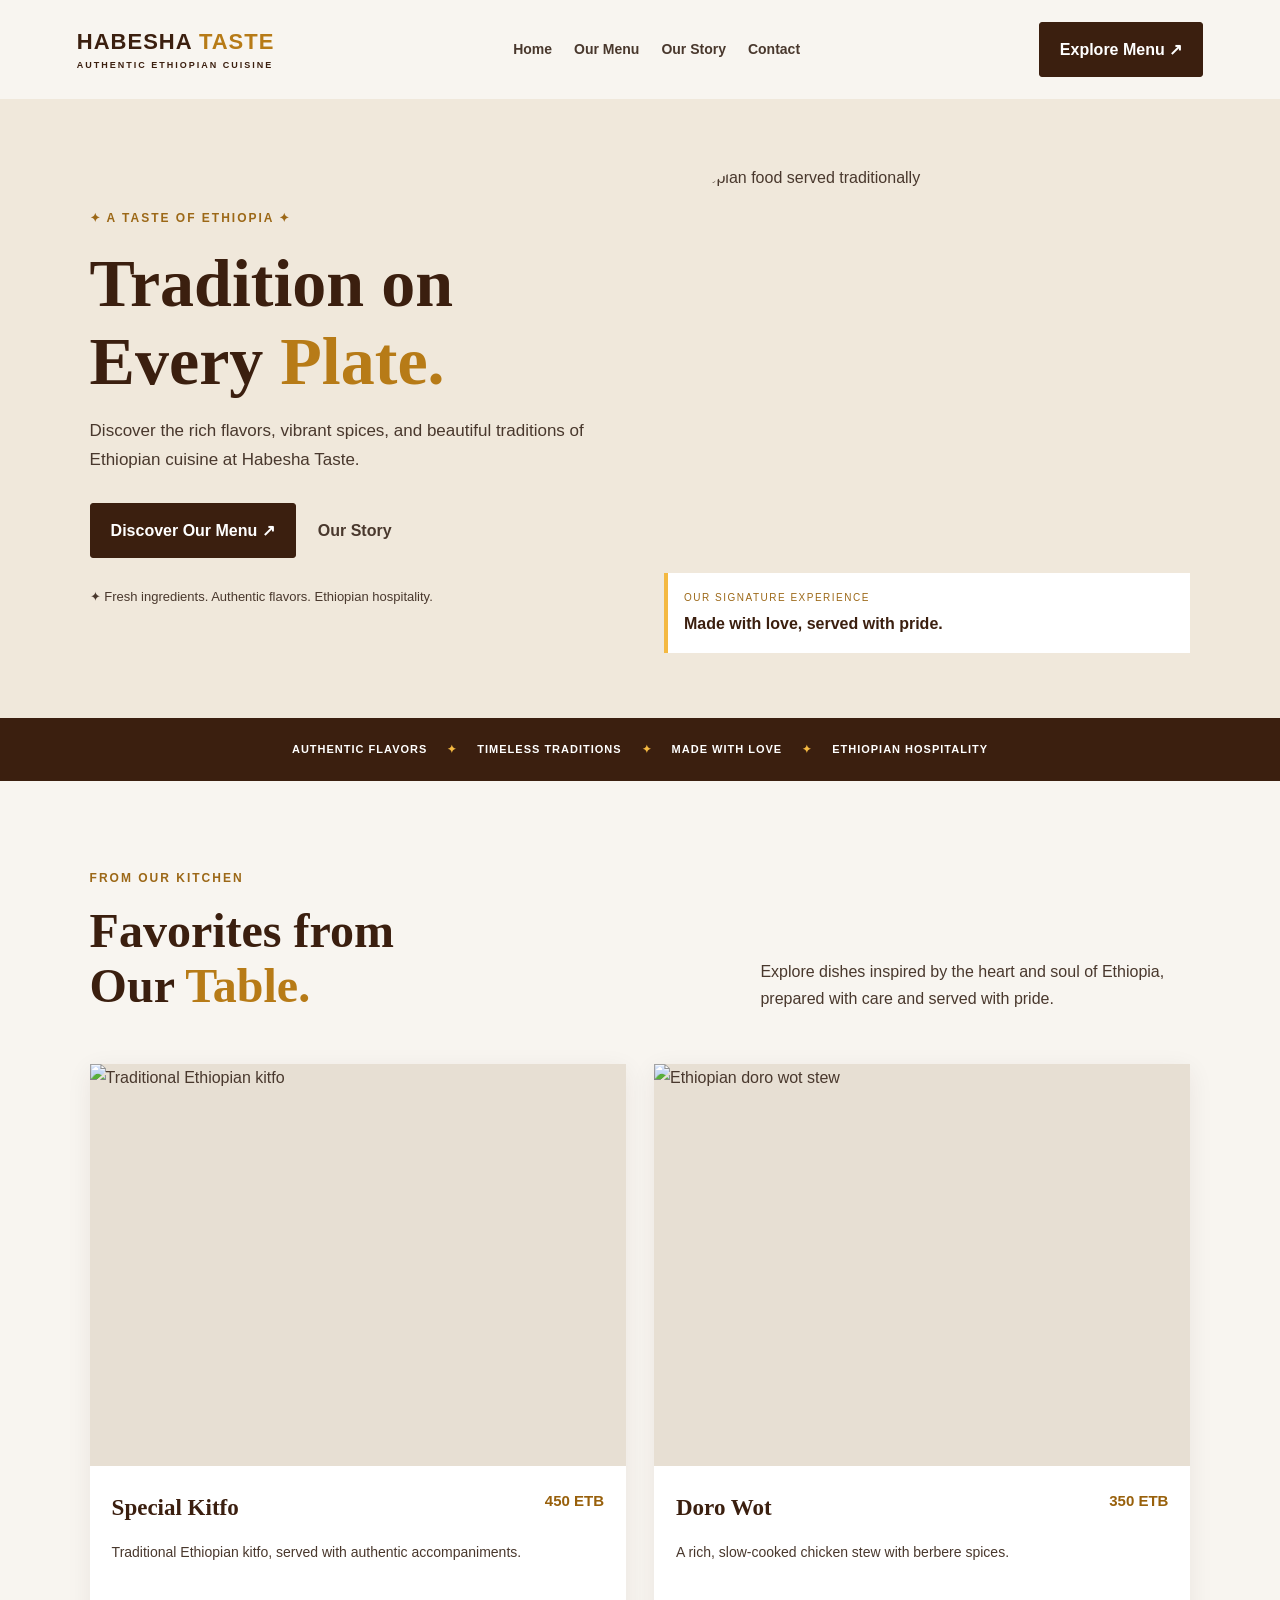
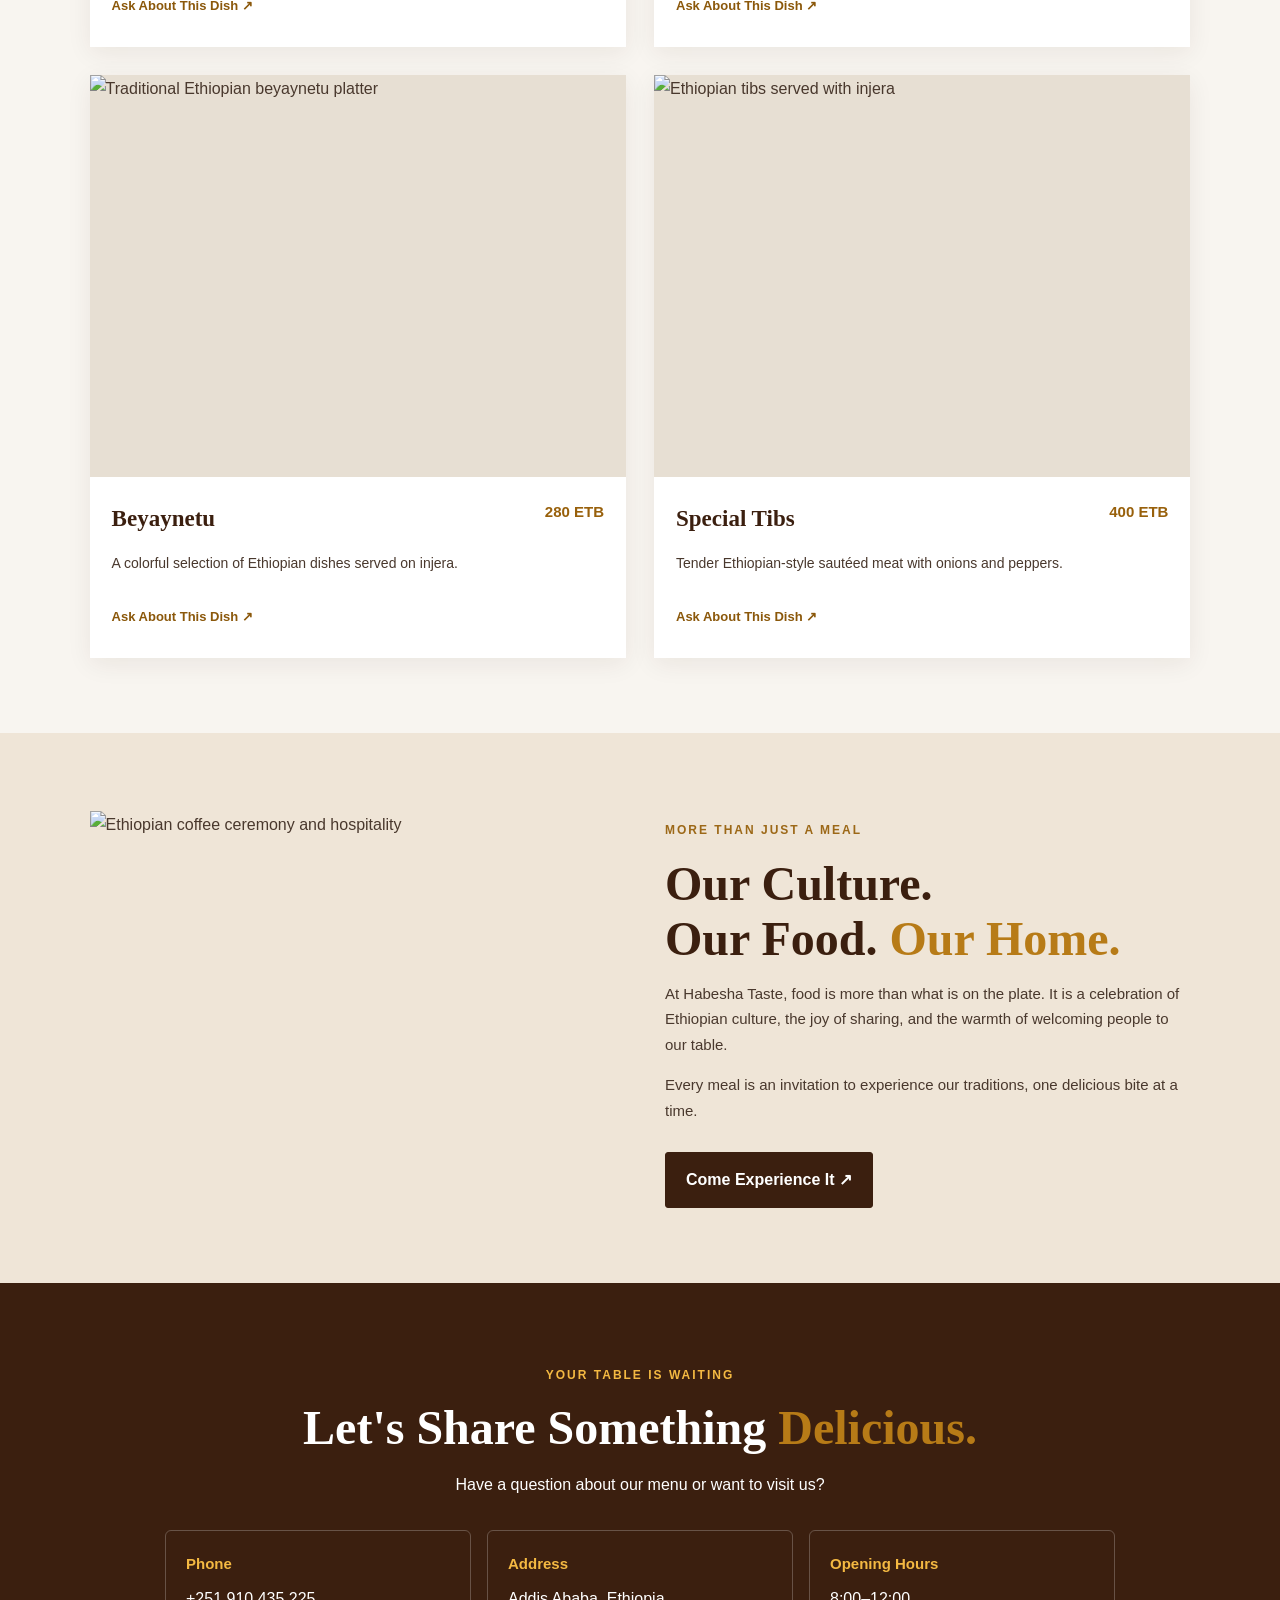
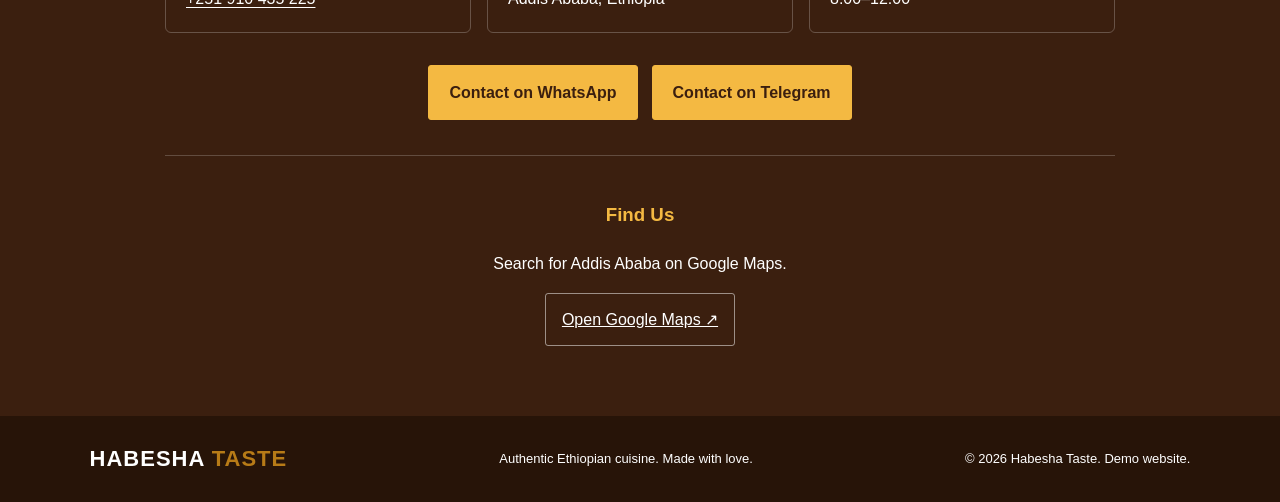
==== commit f953820c: "Update index.html" ====
--- a/index.html
+++ b/index.html
@@ -3,23 +3,553 @@
 <html lang="en">
 <head>
   <meta charset="UTF-8">
-  <meta name="viewport" content="width=device-width, initial-scale=1.0">
-  <meta name="description" content="Discover authentic Ethiopian flavors at Habesha Taste.">
-  <title>Habesha Taste | Authentic Ethiopian Cuisine</title>
-  <link rel="stylesheet" href="style.css">
+  <meta name="viewport" content="width=device-width, initial-scale=1">
+  <meta name="description" content="Discover Ethiopian cuisine at Habesha Taste in Addis Ababa.">
+  <meta name="theme-color" content="#3b1f0f">
+  <title>Habesha Taste | Ethiopian Cuisine</title>
+
   <link rel="preconnect" href="https://fonts.googleapis.com">
   <link rel="preconnect" href="https://fonts.gstatic.com" crossorigin>
   <link href="https://fonts.googleapis.com/css2?family=DM+Sans:wght@400;500;600;700&family=Playfair+Display:wght@600;700;800&display=swap" rel="stylesheet">
+
+  <style>
+    :root {
+      --cream: #f8f5f0;
+      --brown: #3b1f0f;
+      --gold: #f4b942;
+      --text: #49382d;
+      --white: #fff;
+    }
+
+    * {
+      box-sizing: border-box;
+    }
+
+    html {
+      scroll-behavior: smooth;
+      scroll-padding-top: 20px;
+    }
+
+    body {
+      margin: 0;
+      background: var(--cream);
+      color: var(--text);
+      font-family: "DM Sans", sans-serif;
+      line-height: 1.7;
+    }
+
+    img {
+      display: block;
+      max-width: 100%;
+    }
+
+    a {
+      color: inherit;
+      text-decoration: none;
+    }
+
+    .site-header {
+      display: flex;
+      align-items: center;
+      justify-content: space-between;
+      gap: 24px;
+      padding: 22px 6%;
+      background: var(--cream);
+    }
+
+    .logo {
+      color: var(--brown);
+      font-weight: 800;
+      font-size: 22px;
+      line-height: 1.2;
+      letter-spacing: 1px;
+      flex-shrink: 0;
+    }
+
+    .logo span,
+    h1 span,
+    h2 span {
+      color: #b77b17;
+    }
+
+    .logo small {
+      display: block;
+      margin-top: 5px;
+      font-size: 9px;
+      letter-spacing: 2px;
+    }
+
+    nav {
+      display: flex;
+      flex-wrap: wrap;
+      justify-content: center;
+      gap: 22px;
+    }
+
+    nav a {
+      font-size: 14px;
+      font-weight: 600;
+    }
+
+    nav a:hover,
+    .text-btn:hover {
+      color: #a96d10;
+    }
+
+    .header-btn,
+    .primary-btn {
+      display: inline-block;
+      padding: 13px 20px;
+      border: 1px solid var(--brown);
+      border-radius: 3px;
+      background: var(--brown);
+      color: var(--white);
+      font-weight: 700;
+      text-align: center;
+      transition: background .2s ease;
+    }
+
+    .header-btn:hover,
+    .primary-btn:hover {
+      background: #633719;
+    }
+
+    .hero {
+      display: grid;
+      grid-template-columns: 1fr 1fr;
+      align-items: center;
+      gap: 48px;
+      padding: 65px 7%;
+      background: #f0e8db;
+    }
+
+    .eyebrow {
+      color: #9c6817;
+      font-size: 12px;
+      font-weight: 700;
+      letter-spacing: 2px;
+      text-transform: uppercase;
+    }
+
+    h1,
+    h2 {
+      margin: 15px 0;
+      color: var(--brown);
+      font-family: "Playfair Display", serif;
+      line-height: 1.15;
+    }
+
+    h1 {
+      font-size: clamp(42px, 5.5vw, 68px);
+    }
+
+    h2 {
+      font-size: clamp(34px, 4vw, 48px);
+    }
+
+    .hero-text {
+      max-width: 520px;
+      font-size: 17px;
+    }
+
+    .hero-actions {
+      display: flex;
+      flex-wrap: wrap;
+      align-items: center;
+      gap: 22px;
+      margin: 28px 0;
+    }
+
+    .text-btn {
+      font-weight: 700;
+    }
+
+    .hero-note {
+      font-size: 13px;
+    }
+
+    .hero-image img {
+      width: 100%;
+      aspect-ratio: 4 / 3;
+      object-fit: cover;
+      border-radius: 110px 110px 5px 5px;
+    }
+
+    .image-label {
+      margin-top: 14px;
+      padding: 16px;
+      background: var(--white);
+      border-left: 4px solid var(--gold);
+    }
+
+    .image-label span,
+    .image-label strong {
+      display: block;
+    }
+
+    .image-label span {
+      color: #9c6817;
+      font-size: 10px;
+      letter-spacing: 1.5px;
+    }
+
+    .image-label strong {
+      margin-top: 4px;
+      color: var(--brown);
+    }
+
+    .welcome-strip {
+      display: flex;
+      justify-content: center;
+      align-items: center;
+      flex-wrap: wrap;
+      gap: 20px;
+      padding: 22px 16px;
+      background: var(--brown);
+      color: var(--white);
+      font-size: 11px;
+      font-weight: 700;
+      letter-spacing: 1px;
+      text-align: center;
+    }
+
+    .welcome-strip b {
+      color: var(--gold);
+    }
+
+    .menu-section,
+    .story-section {
+      padding: 75px 7%;
+    }
+
+    .section-heading {
+      display: flex;
+      align-items: end;
+      justify-content: space-between;
+      gap: 30px;
+      margin-bottom: 35px;
+    }
+
+    .section-heading > p {
+      max-width: 430px;
+    }
+
+    .menu-grid {
+      display: grid;
+      grid-template-columns: repeat(2, minmax(0, 1fr));
+      gap: 28px;
+    }
+
+    .menu-card {
+      min-width: 0;
+      overflow: hidden;
+      background: var(--white);
+      box-shadow: 0 6px 24px rgba(59, 31, 15, .07);
+    }
+
+    .menu-card > img {
+      width: 100%;
+      aspect-ratio: 4 / 3;
+      object-fit: cover;
+      background: #e7dfd3;
+    }
+
+    .menu-info {
+      padding: 22px;
+    }
+
+    .dish-title {
+      display: flex;
+      align-items: start;
+      justify-content: space-between;
+      gap: 12px;
+    }
+
+    .dish-title h3 {
+      margin: 0;
+      color: var(--brown);
+      font-family: "Playfair Display", serif;
+      font-size: 23px;
+    }
+
+    .dish-title strong {
+      flex-shrink: 0;
+      color: #98600b;
+      font-size: 15px;
+    }
+
+    .menu-info p {
+      font-size: 14px;
+    }
+
+    .menu-info > a {
+      display: inline-block;
+      margin-top: 8px;
+      padding: 8px 0;
+      color: #8b580b;
+      font-size: 13px;
+      font-weight: 700;
+    }
+
+    .story-section {
+      display: grid;
+      grid-template-columns: 1fr 1fr;
+      align-items: center;
+      gap: 50px;
+      background: #efe5d7;
+    }
+
+    .story-image img {
+      width: 100%;
+      aspect-ratio: 4 / 3;
+      object-fit: cover;
+    }
+
+    .story-content > p:not(.eyebrow) {
+      font-size: 15px;
+    }
+
+    .story-content .primary-btn {
+      margin-top: 14px;
+    }
+
+    .contact-section {
+      padding: 70px 7%;
+      background: var(--brown);
+      color: var(--white);
+      text-align: center;
+    }
+
+    .contact-section h2 {
+      color: var(--white);
+    }
+
+    .contact-section > p:not(.eyebrow) {
+      font-size: 16px;
+    }
+
+    .contact-section .eyebrow {
+      color: var(--gold);
+    }
+
+    .contact-details {
+      display: grid;
+      grid-template-columns: repeat(3, minmax(0, 1fr));
+      gap: 16px;
+      max-width: 950px;
+      margin: 32px auto;
+      text-align: left;
+    }
+
+    .contact-item {
+      padding: 20px;
+      border: 1px solid rgba(255,255,255,.23);
+      border-radius: 6px;
+      overflow-wrap: anywhere;
+    }
+
+    .contact-item h3 {
+      margin: 0 0 8px;
+      color: var(--gold);
+      font-size: 15px;
+    }
+
+    .contact-item p {
+      margin: 0;
+    }
+
+    .contact-item a {
+      text-decoration: underline;
+      text-underline-offset: 3px;
+    }
+
+    .contact-actions {
+      display: flex;
+      flex-wrap: wrap;
+      justify-content: center;
+      gap: 14px;
+      margin: 30px auto;
+    }
+
+    .contact-actions .primary-btn {
+      border-color: var(--gold);
+      background: var(--gold);
+      color: var(--brown);
+    }
+
+    .contact-actions .primary-btn:hover {
+      background: #ffd271;
+    }
+
+    .map-container {
+      max-width: 950px;
+      margin: 35px auto 0;
+      padding-top: 24px;
+      border-top: 1px solid rgba(255,255,255,.2);
+    }
+
+    .map-container h3 {
+      color: var(--gold);
+    }
+
+    .map-link {
+      display: inline-block;
+      padding: 12px 16px;
+      border: 1px solid rgba(255,255,255,.5);
+      border-radius: 3px;
+      text-decoration: underline;
+    }
+
+    footer {
+      display: flex;
+      justify-content: space-between;
+      align-items: center;
+      flex-wrap: wrap;
+      gap: 18px;
+      padding: 30px 7%;
+      background: #271408;
+      color: var(--white);
+      font-size: 13px;
+    }
+
+    footer .logo {
+      color: var(--white);
+    }
+
+    footer p {
+      margin: 0;
+    }
+
+    @media (max-width: 700px) {
+      .site-header {
+        flex-direction: column;
+        padding: 22px 18px;
+        gap: 18px;
+      }
+
+      nav {
+        width: 100%;
+        gap: 12px 18px;
+      }
+
+      nav a {
+        font-size: 15px;
+      }
+
+      .header-btn {
+        width: 100%;
+        max-width: 280px;
+      }
+
+      .hero {
+        grid-template-columns: 1fr;
+        padding: 42px 20px;
+        gap: 30px;
+      }
+
+      h1 {
+        font-size: clamp(40px, 10vw, 52px);
+      }
+
+      .hero-text {
+        font-size: 16px;
+      }
+
+      .hero-image img {
+        aspect-ratio: 4 / 3;
+        border-radius: 75px 75px 5px 5px;
+      }
+
+      .welcome-strip {
+        gap: 10px;
+        font-size: 10px;
+      }
+
+      .menu-section,
+      .story-section {
+        padding: 48px 18px;
+      }
+
+      .section-heading {
+        flex-direction: column;
+        align-items: flex-start;
+        gap: 10px;
+      }
+
+      .menu-grid {
+        grid-template-columns: minmax(0, 1fr);
+        gap: 24px;
+      }
+
+      .menu-card > img {
+        aspect-ratio: 4 / 3;
+      }
+
+      .menu-info {
+        padding: 20px;
+      }
+
+      .dish-title h3 {
+        font-size: 21px;
+      }
+
+      .menu-info p {
+        font-size: 15px;
+        line-height: 1.8;
+      }
+
+      .story-section {
+        grid-template-columns: 1fr;
+        gap: 28px;
+      }
+
+      .contact-section {
+        padding: 50px 20px;
+      }
+
+      .contact-details {
+        grid-template-columns: 1fr;
+        gap: 12px;
+      }
+
+      .contact-actions {
+        flex-direction: column;
+        align-items: stretch;
+      }
+
+      .contact-actions .primary-btn {
+        width: 100%;
+      }
+
+      footer {
+        flex-direction: column;
+        text-align: center;
+        padding: 28px 18px;
+      }
+    }
+
+    @media (max-width: 380px) {
+      .dish-title {
+        flex-wrap: wrap;
+      }
+
+      .hero-actions {
+        align-items: flex-start;
+        flex-direction: column;
+        gap: 16px;
+      }
+    }
+  </style>
 </head>
+
 <body>
-
   <header class="site-header">
     <a class="logo" href="#home">
       HABESHA <span>TASTE</span>
       <small>AUTHENTIC ETHIOPIAN CUISINE</small>
     </a>
 
-    <nav>
+    <nav aria-label="Main navigation">
       <a href="#home">Home</a>
       <a href="#menu">Our Menu</a>
       <a href="#story">Our Story</a>
@@ -38,35 +568,34 @@
           Discover the rich flavors, vibrant spices, and beautiful
           traditions of Ethiopian cuisine at Habesha Taste.
         </p>
+
         <div class="hero-actions">
           <a class="primary-btn" href="#menu">Discover Our Menu ↗</a>
           <a class="text-btn" href="#story">Our Story</a>
         </div>
-        <div class="hero-note">
-          <span>✦</span> Fresh ingredients. Authentic flavors. Ethiopian hospitality.
-        </div>
+
+        <p class="hero-note">
+          ✦ Fresh ingredients. Authentic flavors. Ethiopian hospitality.
+        </p>
       </div>
 
       <div class="hero-image">
         <img
-          src="https://images.unsplash.com/photo-1547592180-85f173990554?auto=format&fit=crop&w=1100&q=85"
-          alt="Beautifully presented food"
+          src="https://commons.wikimedia.org/wiki/Special:FilePath/Ethiopian%20food.jpg"
+          alt="Ethiopian food served traditionally"
+          fetchpriority="high"
         >
         <div class="image-label">
           <span>OUR SIGNATURE EXPERIENCE</span>
           <strong>Made with love, served with pride.</strong>
         </div>
-        <div class="round-stamp">ETHIOPIAN<br>HOSPITALITY<br>✦ EST. 2026 ✦</div>
       </div>
     </section>
 
     <section class="welcome-strip">
-      <span>AUTHENTIC FLAVORS</span>
-      <b>✦</b>
-      <span>TIMELESS TRADITIONS</span>
-      <b>✦</b>
-      <span>MADE WITH LOVE</span>
-      <b>✦</b>
+      <span>AUTHENTIC FLAVORS</span><b>✦</b>
+      <span>TIMELESS TRADITIONS</span><b>✦</b>
+      <span>MADE WITH LOVE</span><b>✦</b>
       <span>ETHIOPIAN HOSPITALITY</span>
     </section>
 
@@ -76,8 +605,10 @@
           <p class="eyebrow">FROM OUR KITCHEN</p>
           <h2>Favorites from<br>Our <span>Table.</span></h2>
         </div>
-        <p>Explore dishes inspired by the heart and soul of Ethiopia,
-        prepared with care and served with pride.</p>
+        <p>
+          Explore dishes inspired by the heart and soul of Ethiopia,
+          prepared with care and served with pride.
+        </p>
       </div>
 
       <div class="menu-grid">
@@ -89,8 +620,7 @@
           >
           <div class="menu-info">
             <div class="dish-title">
-              <h3>Special Kitfo</h3>
-              <strong>450 ETB</strong>
+              <h3>Special Kitfo</h3><strong>450 ETB</strong>
             </div>
             <p>Traditional Ethiopian kitfo, served with authentic accompaniments.</p>
             <a href="#contact">Ask About This Dish ↗</a>
@@ -105,8 +635,7 @@
           >
           <div class="menu-info">
             <div class="dish-title">
-              <h3>Doro Wot</h3>
-              <strong>350 ETB</strong>
+              <h3>Doro Wot</h3><strong>350 ETB</strong>
             </div>
             <p>A rich, slow-cooked chicken stew with berbere spices.</p>
             <a href="#contact">Ask About This Dish ↗</a>
@@ -121,8 +650,7 @@
           >
           <div class="menu-info">
             <div class="dish-title">
-              <h3>Beyaynetu</h3>
-              <strong>280 ETB</strong>
+              <h3>Beyaynetu</h3><strong>280 ETB</strong>
             </div>
             <p>A colorful selection of Ethiopian dishes served on injera.</p>
             <a href="#contact">Ask About This Dish ↗</a>
@@ -137,8 +665,7 @@
           >
           <div class="menu-info">
             <div class="dish-title">
-              <h3>Special Tibs</h3>
-              <strong>400 ETB</strong>
+              <h3>Special Tibs</h3><strong>400 ETB</strong>
             </div>
             <p>Tender Ethiopian-style sautéed meat with onions and peppers.</p>
             <a href="#contact">Ask About This Dish ↗</a>
@@ -150,11 +677,12 @@
     <section class="story-section" id="story">
       <div class="story-image">
         <img
-          src="https://images.unsplash.com/photo-1517248135467-4c7edcad34c4?auto=format&fit=crop&w=1000&q=85"
-          alt="Warm restaurant dining atmosphere"
+          src="https://commons.wikimedia.org/wiki/Special:FilePath/Ethiopian%20traditional%20coffee%20ceremony.jpg"
+          alt="Ethiopian coffee ceremony and hospitality"
           loading="lazy"
         >
       </div>
+
       <div class="story-content">
         <p class="eyebrow">MORE THAN JUST A MEAL</p>
         <h2>Our Culture.<br>Our Food. <span>Our Home.</span></h2>
@@ -175,8 +703,50 @@
       <p class="eyebrow">YOUR TABLE IS WAITING</p>
       <h2>Let's Share Something <span>Delicious.</span></h2>
       <p>Have a question about our menu or want to visit us?</p>
-      <a class="primary-btn" href="mailto:info@habeshataste.com">Contact Our Restaurant ↗</a>
-      <small>Demo email: replace with the restaurant's real contact details.</small>
+
+      <div class="contact-details">
+        <div class="contact-item">
+          <h3>Phone</h3>
+          <p><a href="tel:+251910435225">+251 910 435 225</a></p>
+        </div>
+
+        <div class="contact-item">
+          <h3>Address</h3>
+          <p>Addis Ababa, Ethiopia</p>
+        </div>
+
+        <div class="contact-item">
+          <h3>Opening Hours</h3>
+          <p>8:00–12:00</p>
+        </div>
+      </div>
+
+      <div class="contact-actions">
+        <a
+          class="primary-btn"
+          href="https://wa.me/251910435225?text=Hello%20Habesha%20Taste%2C%20I%20would%20like%20to%20ask%20about%20your%20menu."
+          target="_blank"
+          rel="noopener noreferrer"
+        >Contact on WhatsApp</a>
+
+        <a
+          class="primary-btn"
+          href="https://t.me/+251910435225"
+          target="_blank"
+          rel="noopener noreferrer"
+        >Contact on Telegram</a>
+      </div>
+
+      <div class="map-container">
+        <h3>Find Us</h3>
+        <p>Search for Addis Ababa on Google Maps.</p>
+        <a
+          class="map-link"
+          href="https://www.google.com/maps/search/?api=1&query=Addis+Ababa+Ethiopia"
+          target="_blank"
+          rel="noopener noreferrer"
+        >Open Google Maps ↗</a>
+      </div>
     </section>
   </main>
 
@@ -185,6 +755,5 @@
     <p>Authentic Ethiopian cuisine. Made with love.</p>
     <p>© 2026 Habesha Taste. Demo website.</p>
   </footer>
-
 </body>
 </html>
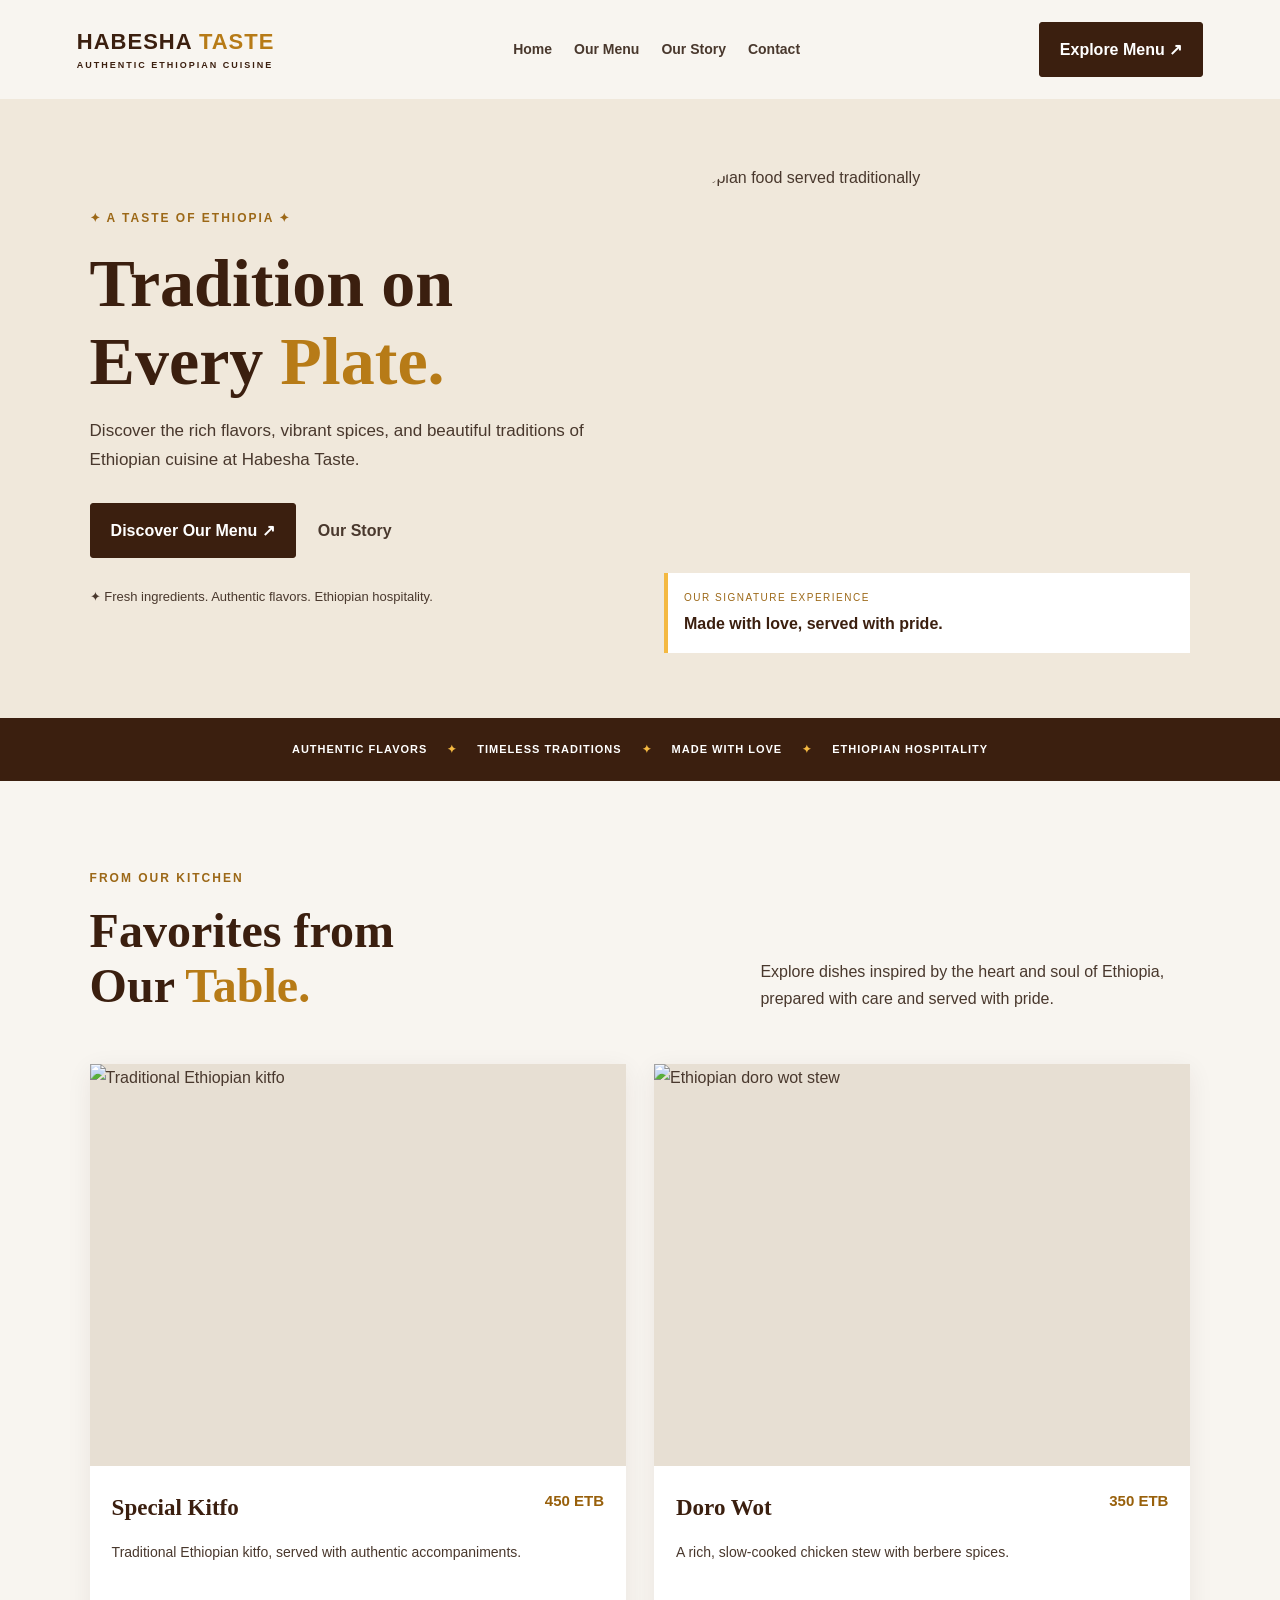
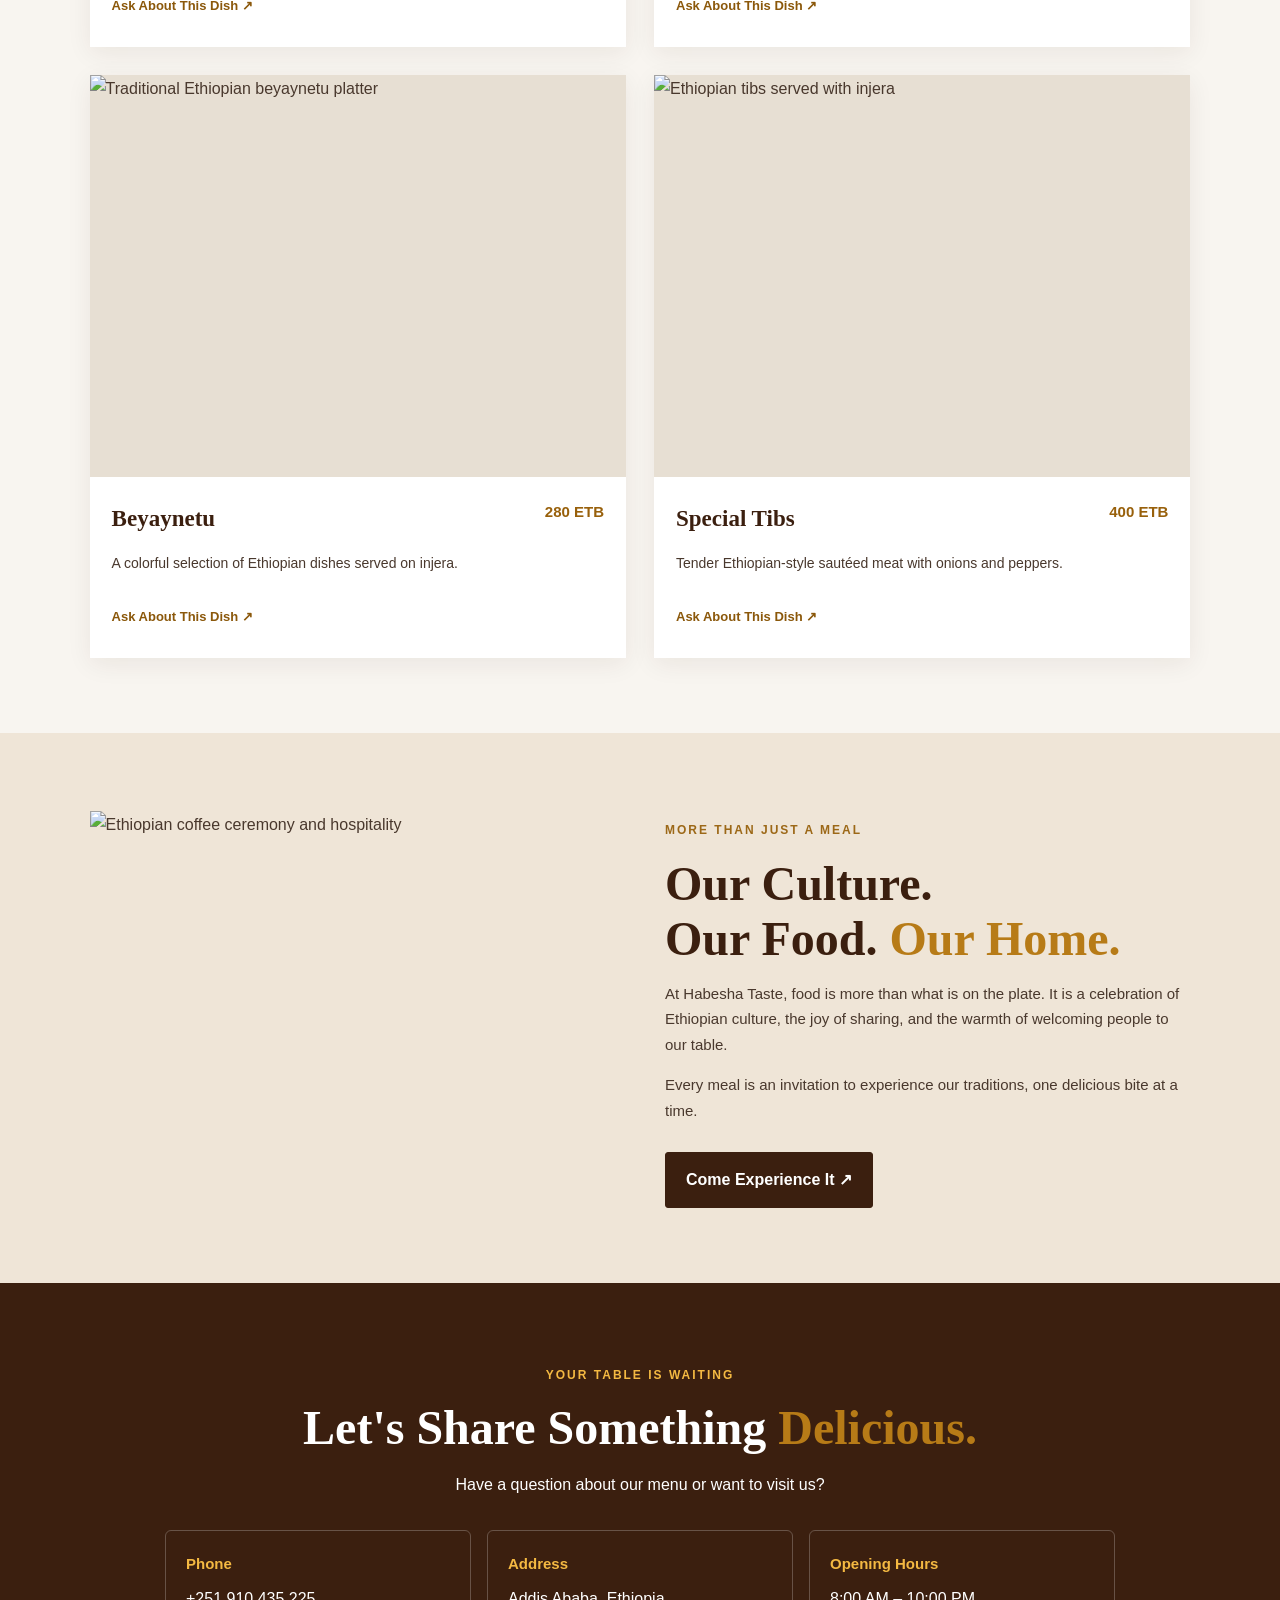
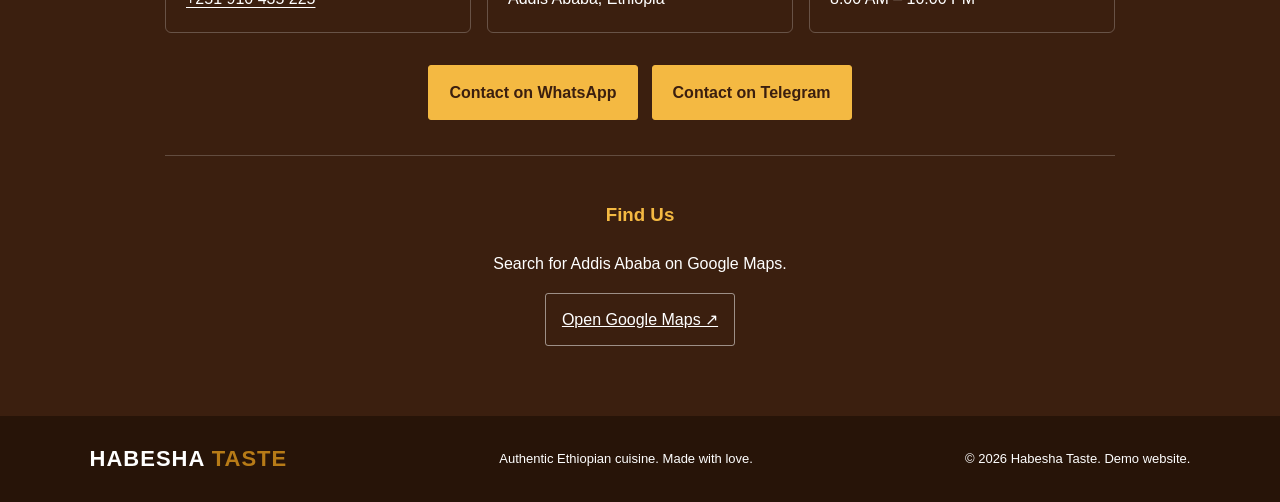
==== commit 843e8754: "Update index.html" ====
--- a/index.html
+++ b/index.html
@@ -717,7 +717,9 @@
 
         <div class="contact-item">
           <h3>Opening Hours</h3>
-          <p>8:00–12:00</p>
+          <p>
+8:00 AM – 10:00 PM
+</p>
         </div>
       </div>
 
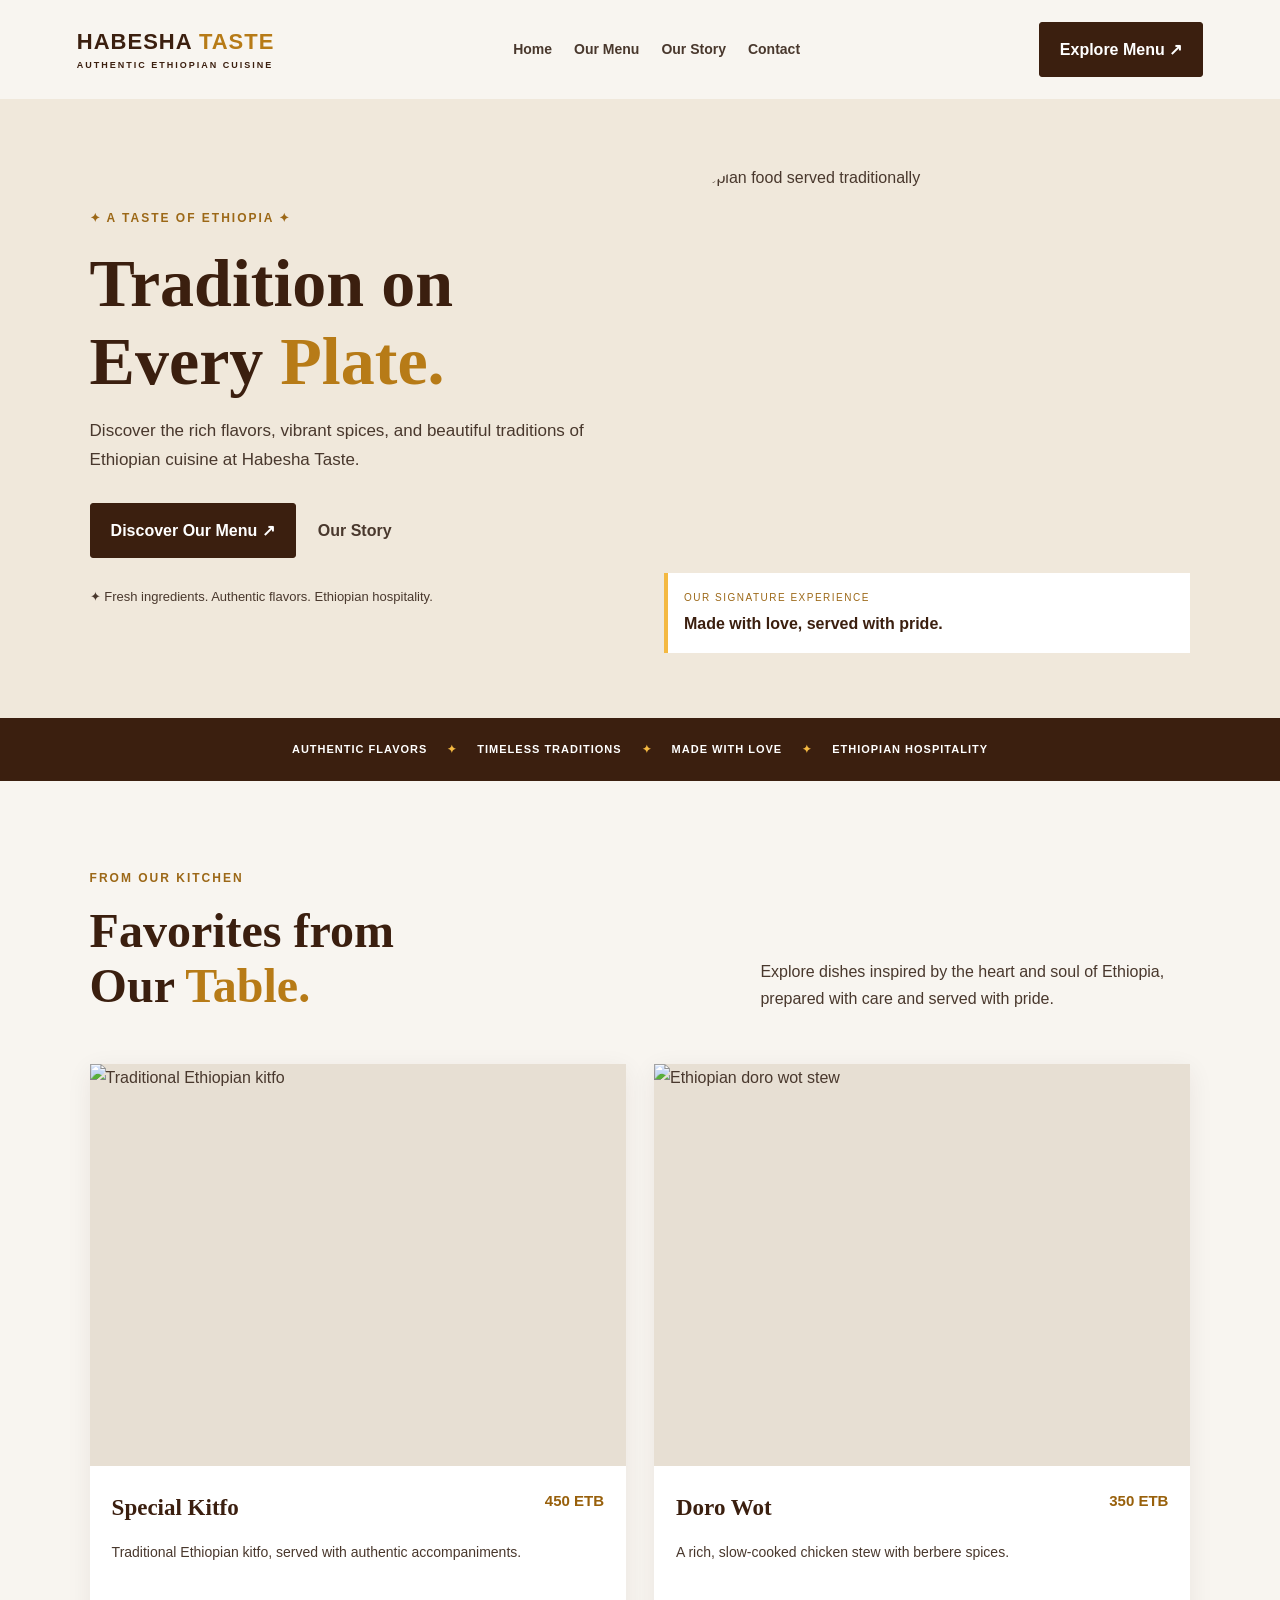
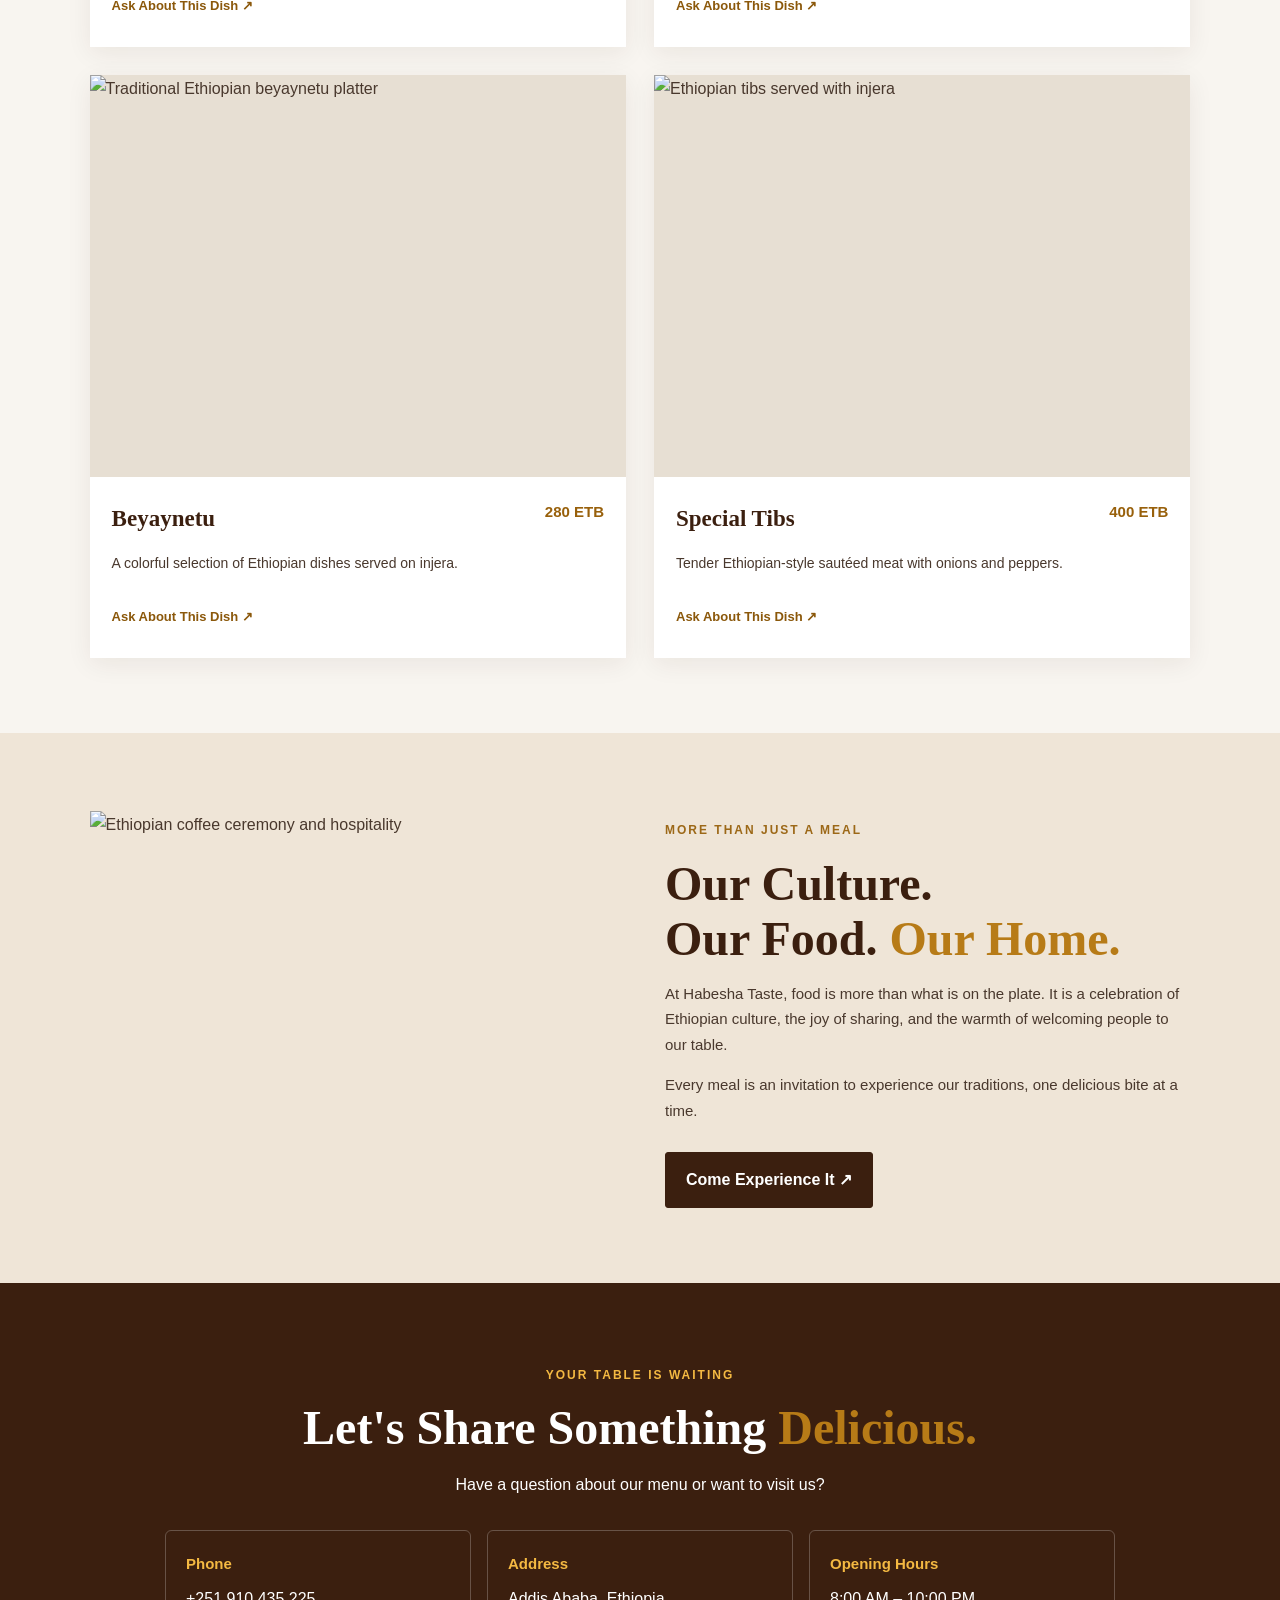
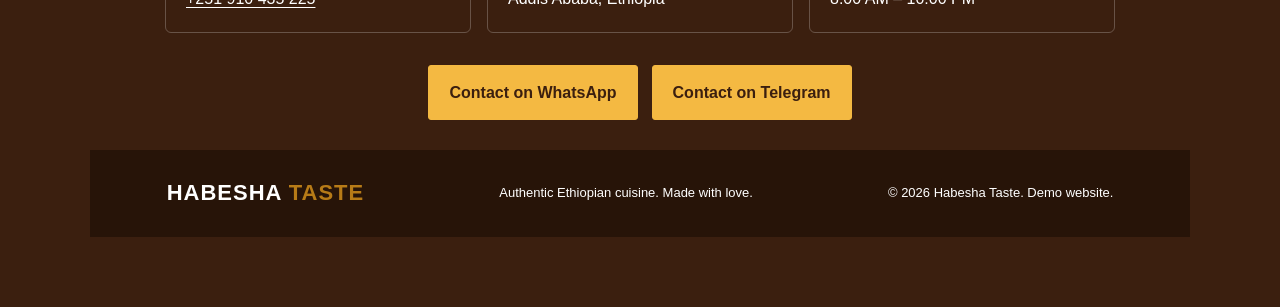
==== commit 3d7a5c62: "Update index.html" ====
--- a/index.html
+++ b/index.html
@@ -739,19 +739,6 @@
         >Contact on Telegram</a>
       </div>
 
-      <div class="map-container">
-        <h3>Find Us</h3>
-        <p>Search for Addis Ababa on Google Maps.</p>
-        <a
-          class="map-link"
-          href="https://www.google.com/maps/search/?api=1&query=Addis+Ababa+Ethiopia"
-          target="_blank"
-          rel="noopener noreferrer"
-        >Open Google Maps ↗</a>
-      </div>
-    </section>
-  </main>
-
   <footer>
     <a class="logo" href="#home">HABESHA <span>TASTE</span></a>
     <p>Authentic Ethiopian cuisine. Made with love.</p>
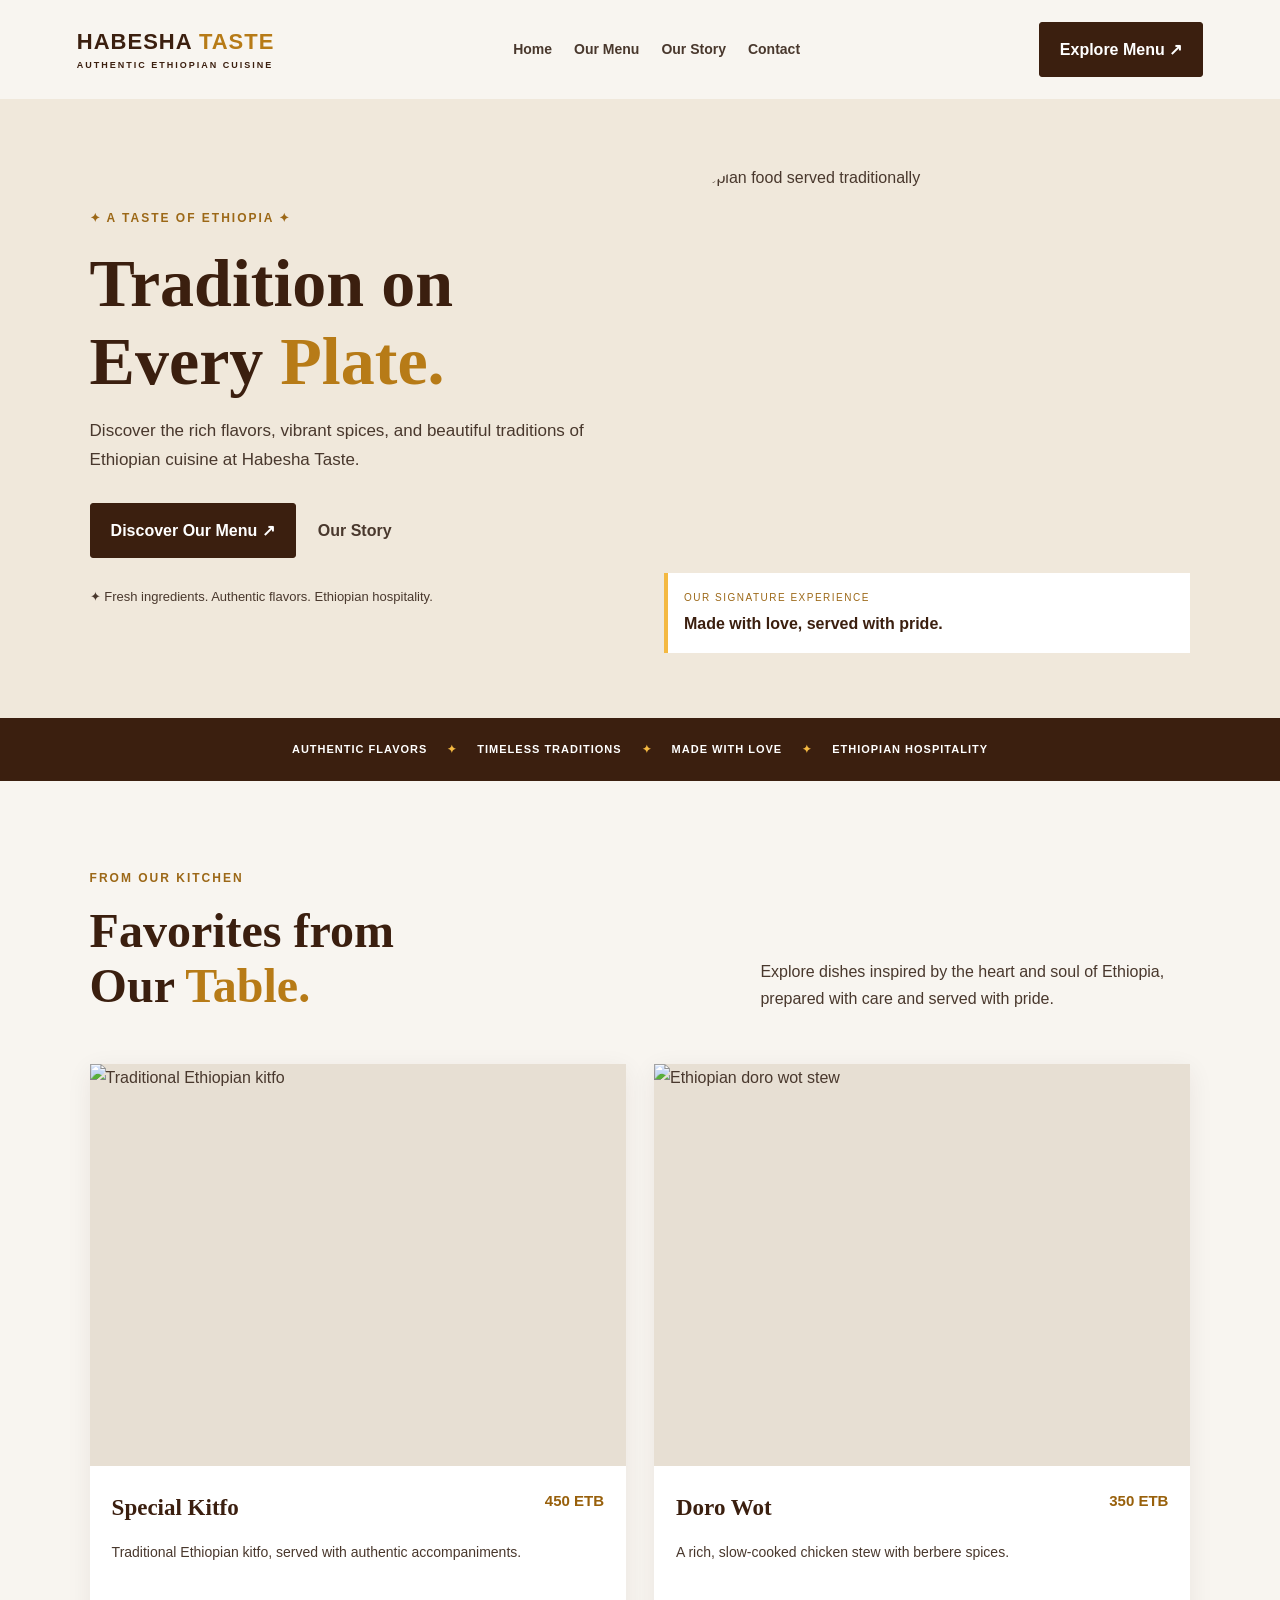
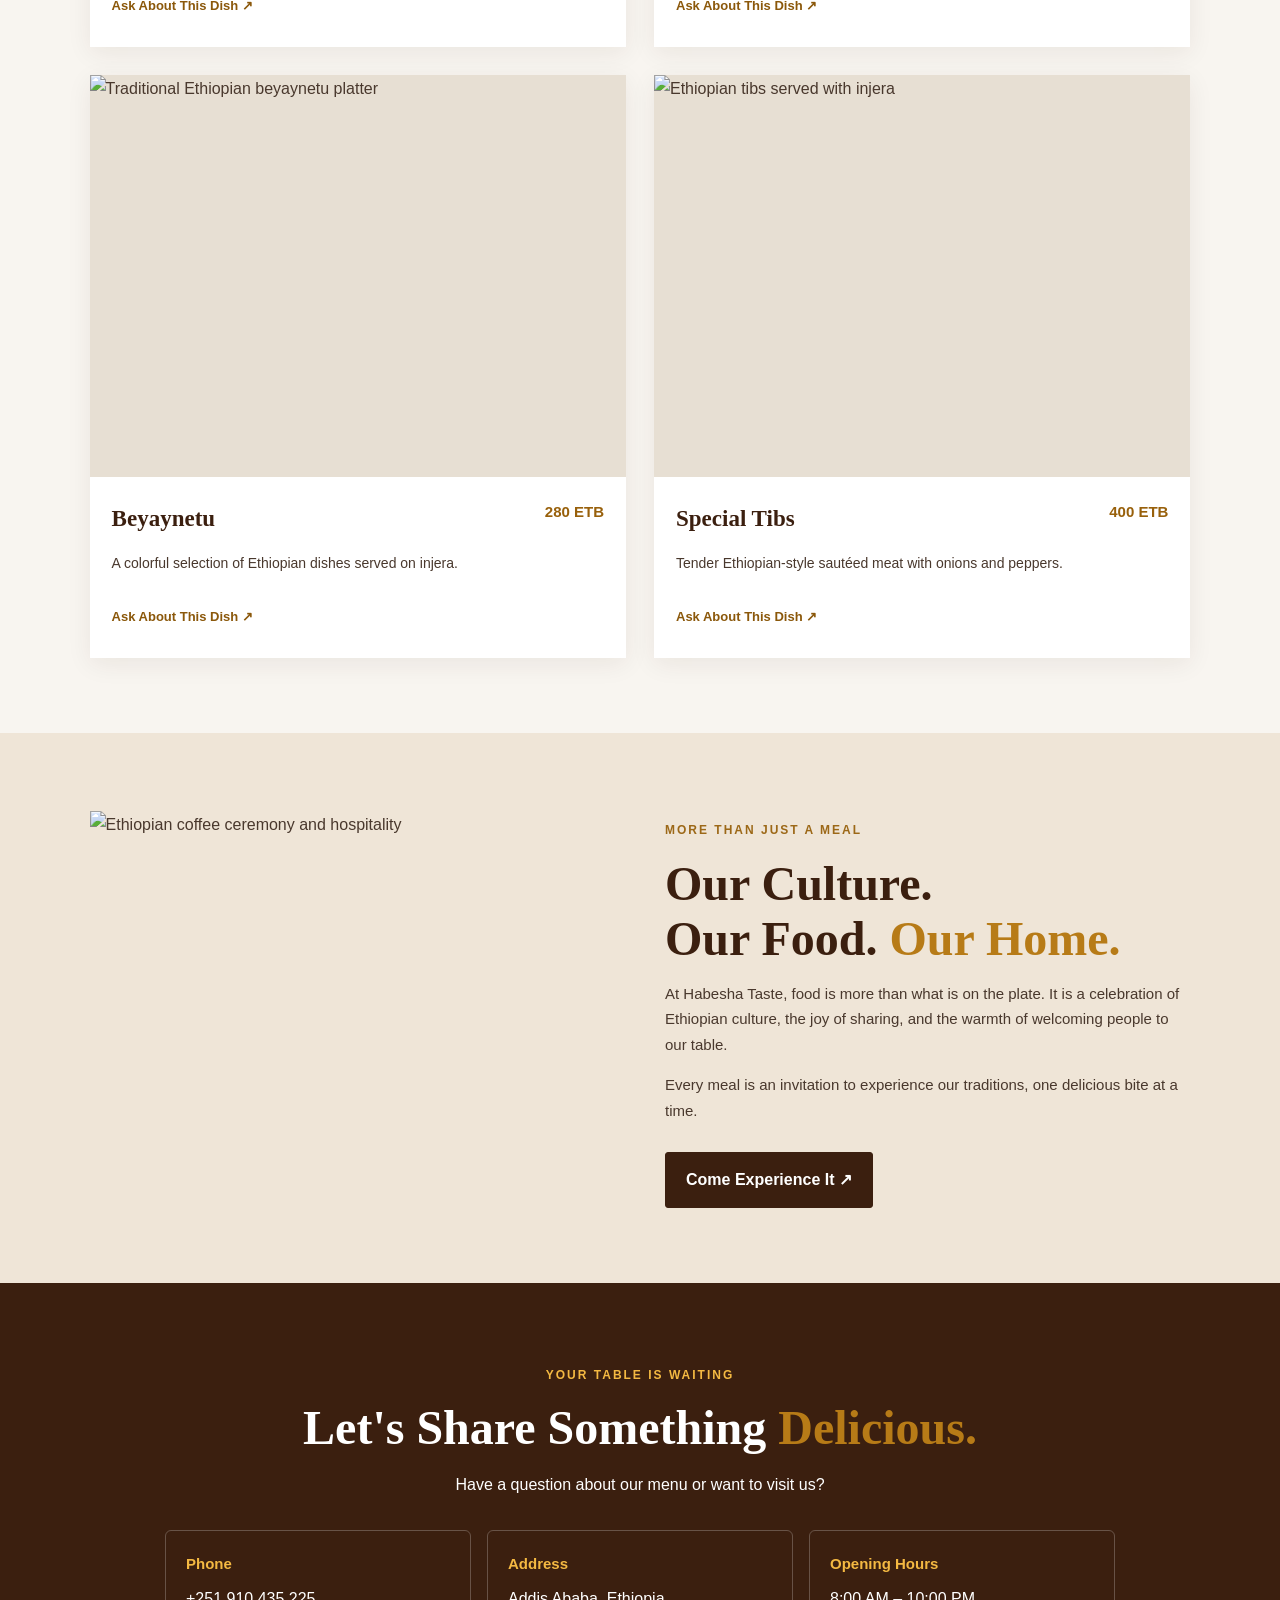
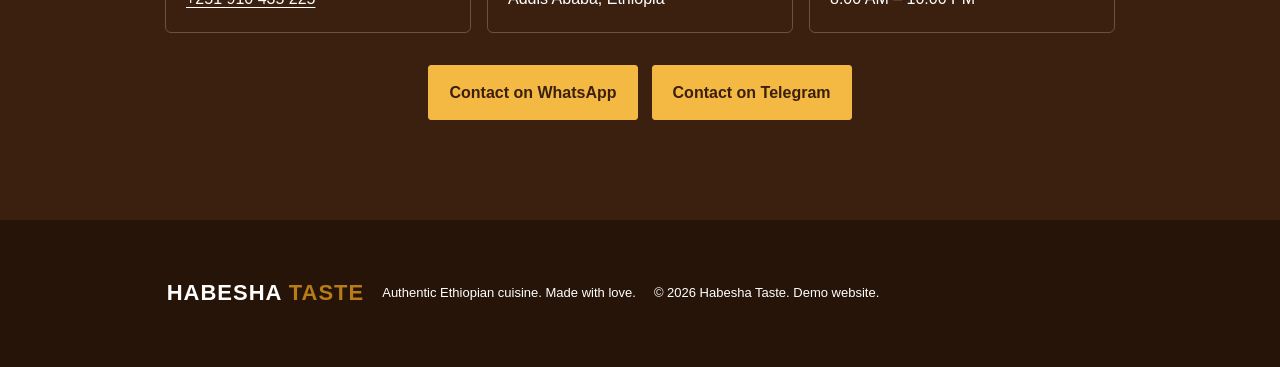
==== commit d265503b: "Update index.html" ====
--- a/index.html
+++ b/index.html
@@ -738,6 +738,11 @@
           rel="noopener noreferrer"
         >Contact on Telegram</a>
       </div>
+  </div>
+</section>
+</main>
+
+<footer>
 
   <footer>
     <a class="logo" href="#home">HABESHA <span>TASTE</span></a>
